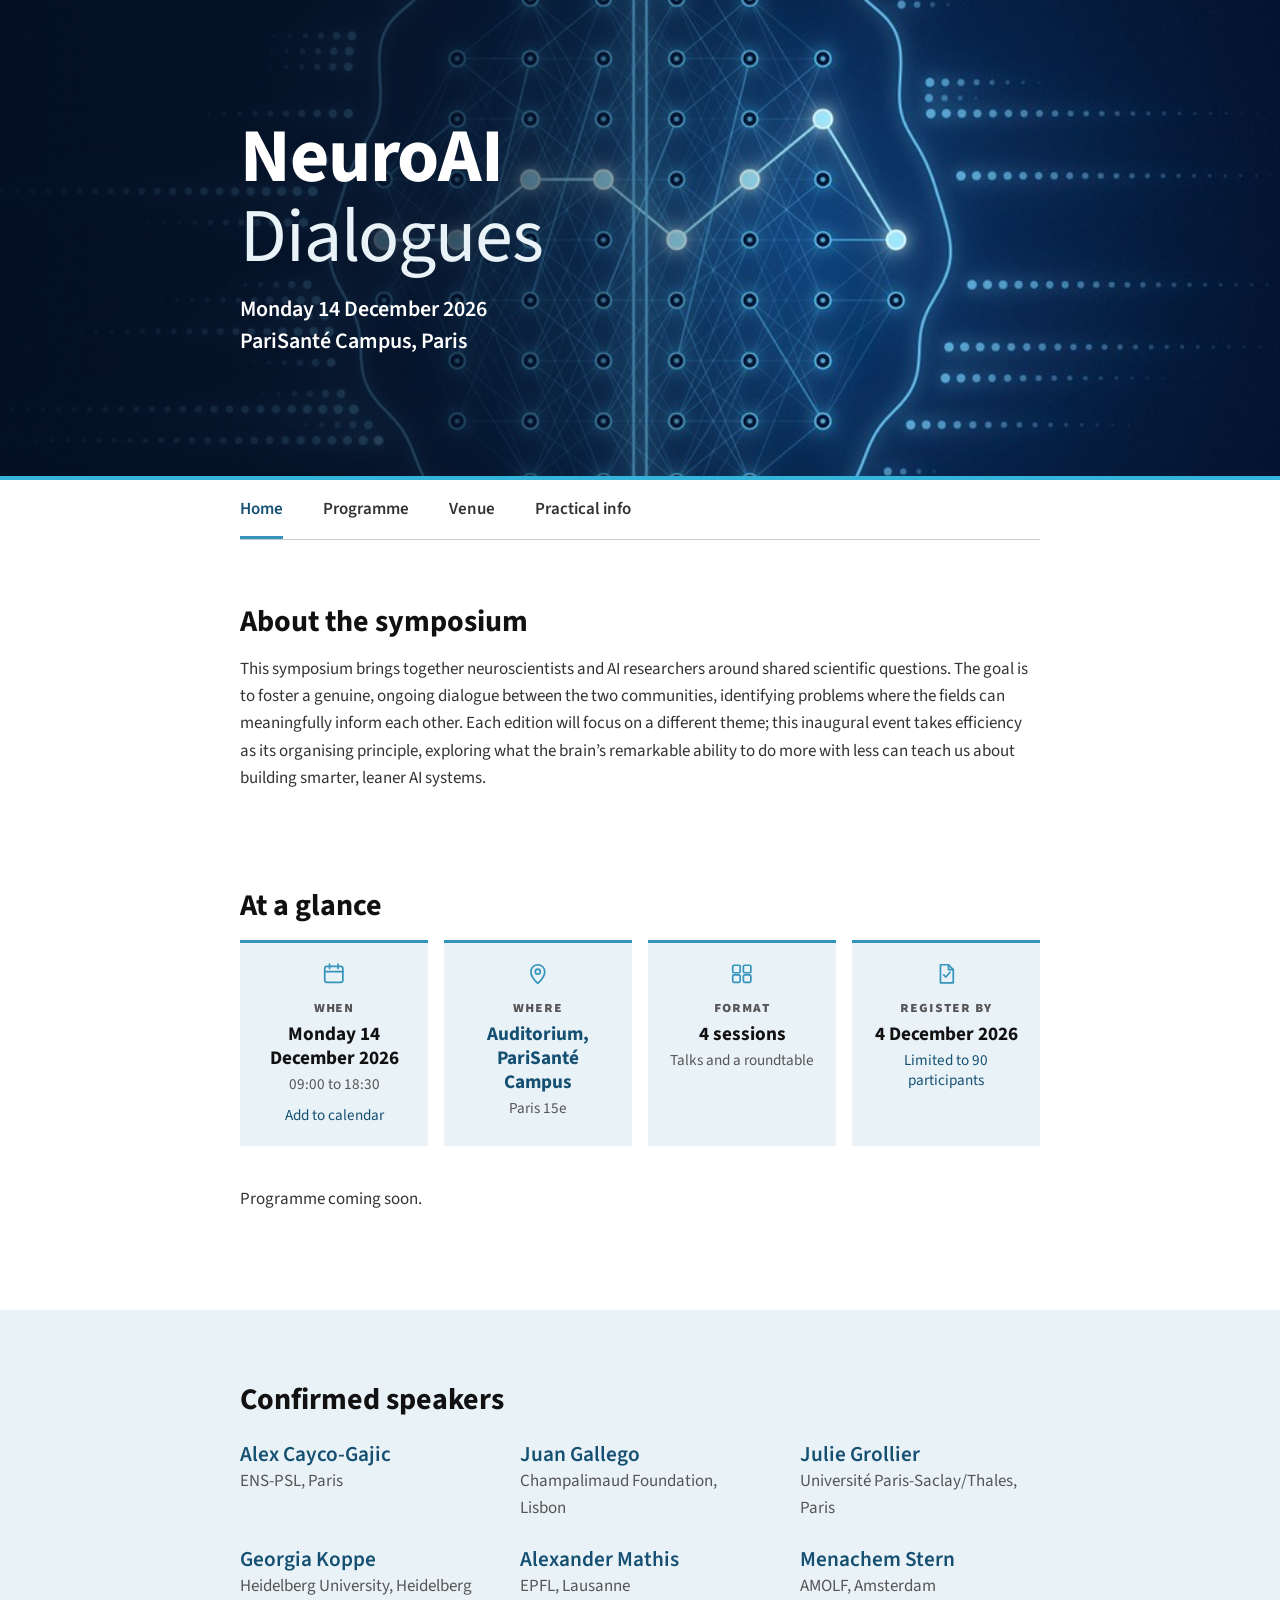
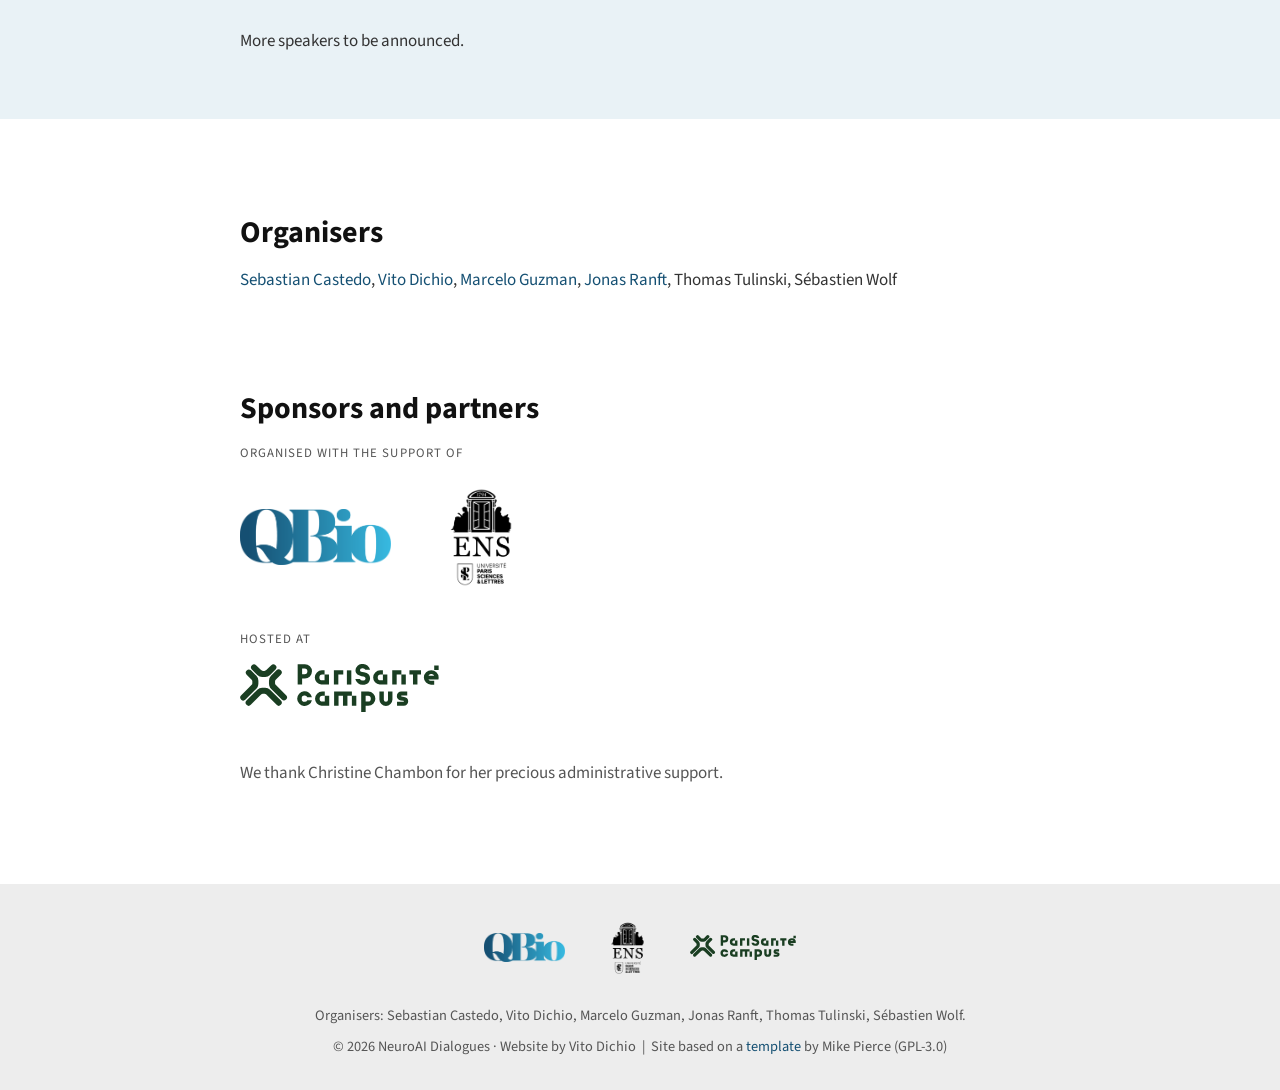
==== index.html @ 0bf58b61 "Initial version" ====
<!DOCTYPE html>
<html lang="en-GB">

<head>
    <base href=".">
    <meta charset="utf-8">
    <meta name="viewport" content="width=device-width, initial-scale=1">
    <link rel="icon" href="assets/brand/favicon.ico" sizes="any">
    <link rel="icon" href="assets/brand/favicon.svg" type="image/svg+xml">
    <link rel="icon" href="assets/brand/favicon-32.png" type="image/png" sizes="32x32">
    <link rel="icon" href="assets/brand/favicon-16.png" type="image/png" sizes="16x16">
    <link rel="apple-touch-icon" href="assets/brand/apple-touch-icon.png">
    <link rel="stylesheet" type="text/css" media="all" href="assets/main.css"/>
    <meta name="description" content="NeuroAI Dialogues: one-day symposium in Paris bringing together neuroscientists and AI researchers around energy, learning and representational efficiency.">
    <meta name="resource-type" content="document">
    <meta name="distribution" content="global">
    <meta name="KeyWords" content="neuroscience, artificial intelligence, efficiency, symposium">
    <title>NeuroAI Dialogues</title>
    <meta property="og:type" content="website">
    <meta property="og:site_name" content="NeuroAI Dialogues">
    <meta property="og:locale" content="en_GB">
    <meta property="og:title" content="NeuroAI Dialogues">
    <meta property="og:description" content="NeuroAI Dialogues: one-day symposium in Paris bringing together neuroscientists and AI researchers around energy, learning and representational efficiency.">
    <meta property="og:url" content="https://dichio.github.io/NeuroAI-website/">
    <meta property="og:image" content="https://dichio.github.io/NeuroAI-website/assets/og-image.png">
    <meta property="og:image:width" content="1200">
    <meta property="og:image:height" content="630">
    <meta property="og:image:alt" content="NeuroAI Dialogues logo over an illustration of a brain drawn as a network">
    <meta name="twitter:card" content="summary_large_image">
    <meta name="twitter:title" content="NeuroAI Dialogues">
    <meta name="twitter:description" content="NeuroAI Dialogues: one-day symposium in Paris bringing together neuroscientists and AI researchers around energy, learning and representational efficiency.">
    <meta name="twitter:image" content="https://dichio.github.io/NeuroAI-website/assets/og-image.png">
    <meta name="twitter:image:alt" content="NeuroAI Dialogues logo over an illustration of a brain drawn as a network">
    <script type="application/ld+json">
{
      "@context": "https://schema.org",
      "@type": "Event",
      "name": "NeuroAI Dialogues",
      "description": "One-day symposium bringing together neuroscientists and AI researchers around energy, learning and representational efficiency.",
      "startDate": "2026-12-14T09:00:00+01:00",
      "endDate": "2026-12-14T18:30:00+01:00",
      "eventStatus": "https://schema.org/EventScheduled",
      "eventAttendanceMode": "https://schema.org/OfflineEventAttendanceMode",
      "url": "https://dichio.github.io/NeuroAI-website/",
      "image": [
        "https://dichio.github.io/NeuroAI-website/assets/og-image.png"
      ],
      "location": {
        "@type": "Place",
        "name": "PariSanté Campus, Auditorium",
        "address": {
          "@type": "PostalAddress",
          "streetAddress": "2-10 Rue d'Oradour-sur-Glane",
          "postalCode": "75015",
          "addressLocality": "Paris",
          "addressCountry": "FR"
        }
      },
      "organizer": {
        "@type": "Organization",
        "name": "NeuroAI Dialogues",
        "url": "https://dichio.github.io/NeuroAI-website/"
      },
      "sponsor": {
        "@type": "Organization",
        "name": "QBio, ENS-PSL",
        "url": "https://qbio.ens.psl.eu"
      },
      "performer": [
        {
          "@type": "Person",
          "name": "Alex Cayco-Gajic",
          "affiliation": {
            "@type": "Organization",
            "name": "ENS-PSL"
          }
        },
        {
          "@type": "Person",
          "name": "Juan Gallego",
          "affiliation": {
            "@type": "Organization",
            "name": "Champalimaud Foundation"
          }
        },
        {
          "@type": "Person",
          "name": "Julie Grollier",
          "affiliation": {
            "@type": "Organization",
            "name": "Université Paris-Saclay/Thales"
          }
        },
        {
          "@type": "Person",
          "name": "Georgia Koppe",
          "affiliation": {
            "@type": "Organization",
            "name": "Heidelberg University"
          }
        },
        {
          "@type": "Person",
          "name": "Alexander Mathis",
          "affiliation": {
            "@type": "Organization",
            "name": "EPFL"
          }
        },
        {
          "@type": "Person",
          "name": "Menachem Stern",
          "affiliation": {
            "@type": "Organization",
            "name": "AMOLF"
          }
        }
      ]
    }
    </script>
</head>

<body class="home">

    <a class="skip-link" href="#main">Skip to content</a>

    <div class="banner banner-photo">
        <picture>
            <source media="(max-width: 700px)" srcset="assets/brand/banner/banner-mobile-1000x643.jpg" width="1000" height="643">
            <source media="(max-width: 1400px)" srcset="assets/brand/banner/banner-1600x600.jpg" width="1600" height="600">
            <img src="assets/brand/banner/banner-2400x900.jpg" width="2400" height="900" alt="">
        </picture>
        <h1 class="top-left">
            <span class="title1">NeuroAI</span> <span class="title2">Dialogues</span>
        </h1>
        <div class="bottom-right">
            Monday 14 December 2026 <br> PariSant&eacute; Campus, Paris
        </div>
    </div>

    <table class="navigation" role="navigation" aria-label="Main">
        <tr>
            <td class="navigation">
                <a class="current" aria-current="page" title="Symposium Home Page" href=".">Home</a>
            </td>
            <td class="navigation">
                <a title="Symposium Programme" href="program">Programme</a>
            </td>
            <td class="navigation">
                <a title="Venue and Directions" href="venue">Venue</a>
            </td>
            <td class="navigation">
                <a title="Practical Information" href="practical">Practical info</a>
            </td>
        </tr>
    </table>

    <main id="main" tabindex="-1">

    <h2>About the symposium</h2>
    <p>
        This symposium brings together neuroscientists and AI researchers around shared scientific
        questions. The goal is to foster a genuine, ongoing dialogue between the two communities,
        identifying problems where the fields can meaningfully inform each other. Each edition will
        focus on a different theme; this inaugural event takes efficiency as its organising
        principle, exploring what the brain&rsquo;s remarkable ability to do more with less can
        teach us about building smarter, leaner AI systems.
    </p>

    <h2>At a glance</h2>
    <ul class="glance">
        <li class="tile">
            <svg class="tile-icon" viewBox="0 0 24 24" aria-hidden="true" focusable="false"><rect x="3.5" y="5" width="17" height="15" rx="2"/><path d="M3.5 10h17M8 3v4M16 3v4"/></svg>
            <span class="tile-label">When</span>
            <span class="tile-value">Monday 14 December 2026</span>
            <span class="tile-detail">09:00 to 18:30</span>
            <a class="tile-link" href="assets/neuroai-dialogues.ics" download>Add to calendar</a>
        </li>
        <li class="tile">
            <svg class="tile-icon" viewBox="0 0 24 24" aria-hidden="true" focusable="false"><path d="M12 21s-6.5-6.1-6.5-11a6.5 6.5 0 0 1 13 0c0 4.9-6.5 11-6.5 11z"/><circle cx="12" cy="10" r="2.3"/></svg>
            <span class="tile-label">Where</span>
            <a class="tile-value tile-stretch" href="venue">Auditorium, PariSant&eacute; Campus</a>
            <span class="tile-detail">Paris 15e</span>
        </li>
        <li class="tile">
            <svg class="tile-icon" viewBox="0 0 24 24" aria-hidden="true" focusable="false"><rect x="3.5" y="4" width="7" height="7" rx="1.2"/><rect x="13.5" y="4" width="7" height="7" rx="1.2"/><rect x="3.5" y="13" width="7" height="7" rx="1.2"/><rect x="13.5" y="13" width="7" height="7" rx="1.2"/></svg>
            <span class="tile-label">Format</span>
            <span class="tile-value">4 sessions</span>
            <span class="tile-detail">Talks and a roundtable</span>
        </li>
        <li class="tile">
            <svg class="tile-icon" viewBox="0 0 24 24" aria-hidden="true" focusable="false"><path d="M7 3.5h7.5L19 8v12.5H7z"/><path d="M14.5 3.5V8H19M10 13l2 2 4-4.5"/></svg>
            <span class="tile-label">Register by</span>
            <span class="tile-value">4 December 2026</span>
            <a class="tile-detail tile-stretch" href="practical/#registration">Limited to 90 participants</a>
        </li>
    </ul>

    <p>Programme coming soon.</p>

    <section class="band" aria-labelledby="speakers-title">
        <h2 id="speakers-title">Confirmed speakers</h2>
        <ul class="speaker-grid">
            <li><span class="speaker-name">Alex Cayco-Gajic</span> <span class="speaker-aff">ENS-PSL, Paris</span></li>
            <li><span class="speaker-name">Juan Gallego</span> <span class="speaker-aff">Champalimaud Foundation, Lisbon</span></li>
            <li><span class="speaker-name">Julie Grollier</span> <span class="speaker-aff">Universit&eacute; Paris-Saclay/Thales, Paris</span></li>
            <li><span class="speaker-name">Georgia Koppe</span> <span class="speaker-aff">Heidelberg University, Heidelberg</span></li>
            <li><span class="speaker-name">Alexander Mathis</span> <span class="speaker-aff">EPFL, Lausanne</span></li>
            <li><span class="speaker-name">Menachem Stern</span> <span class="speaker-aff">AMOLF, Amsterdam</span></li>
        </ul>
        <p>
            More speakers to be announced.
        </p>
    </section>

    <h2>Organisers</h2>
    <p class="organisers">
        <span><a href="https://scastedo.github.io">Sebastian Castedo</a></span>, <span><a href="https://www.vitodichio.eu">Vito Dichio</a></span>, <span><a href="https://qbio.ens.psl.eu/annuaire/marcelo-guzman">Marcelo Guzman</a></span>, <span><a href="https://qbio.ens.psl.eu/en/people/jonas-ranft">Jonas Ranft</a></span>, <span>Thomas Tulinski</span>, <span>S&eacute;bastien Wolf</span>
    </p>

    <h2>Sponsors and partners</h2>
    <div class="sponsor-group">
        <p class="sponsors-label">Organised with the support of</p>
        <div class="sponsors">
            <a class="sponsor" href="https://qbio.ens.psl.eu" style="--logo-h:3.5rem"><img src="assets/sponsors/logo-qbio.png" alt="QBio, ENS-PSL logo"></a>
            <a class="sponsor" href="https://www.ens.psl.eu" style="--logo-h:7.5rem"><img src="assets/sponsors/logo-ens.png" alt="ENS-PSL logo"></a>
        </div>
    </div>
    <div class="sponsor-group">
        <p class="sponsors-label">Hosted at</p>
        <div class="sponsors">
            <a class="sponsor" href="https://parisantecampus.fr" style="--logo-h:3rem"><img src="assets/sponsors/logo-parisantecampus.svg" alt="PariSant&eacute; Campus logo"></a>
        </div>
    </div>

    <p class="thanks">We thank Christine Chambon for her precious administrative support.</p>
    </main>

    <footer>
        <div class="sponsors" role="group" aria-label="Sponsors and partners">
            <a class="sponsor" href="https://qbio.ens.psl.eu" style="--logo-h:3.5rem"><img src="assets/sponsors/logo-qbio.png" alt="QBio, ENS-PSL logo"></a>
            <a class="sponsor" href="https://www.ens.psl.eu" style="--logo-h:7.5rem"><img src="assets/sponsors/logo-ens.png" alt="ENS-PSL logo"></a>
            <a class="sponsor" href="https://parisantecampus.fr" style="--logo-h:3rem"><img src="assets/sponsors/logo-parisantecampus.svg" alt="PariSant&eacute; Campus logo"></a>
        </div>
        <p class="footer-organisers">Organisers: Sebastian Castedo, Vito Dichio, Marcelo Guzman, Jonas Ranft, Thomas Tulinski, S&eacute;bastien Wolf.</p>
        &copy; 2026 NeuroAI Dialogues &middot; Website by Vito Dichio
        &nbsp;|&nbsp; Site based on a <a href="https://github.com/mikepierce/conference-website-template">template</a> by Mike Pierce (GPL-3.0)
    </footer>

</body>
</html>
---- assets/main.css ----
/* main.css — NeuroAI Dialogues
 *
 * Palette and type follow QBio, ENS-PSL (https://qbio.ens.psl.eu):
 *   - #3494BC, #111, #333, #555, #CCCCCC, #E9F2F6, #EDEDED, #FFF and the
 *     'Source Sans Pro' family come from the site's stylesheets;
 *   - #155073, #2684A9 and #35B4DB are sampled from the QBio logo gradient.
 * Brand pack (option B, assets/brand/): #0b1c33 is the logo background and
 * the header colour; #040F22 is the banner's dark empty area.
 * Use only the variables below. Contrast notes (WCAG):
 *   --qb-brand and --qb-light are decorative only (rules, borders, accents);
 *   they are too light for body text on white. Links use --qb-deep (8.6:1).
 */

@import url('https://fonts.googleapis.com/css2?family=Source+Sans+3:ital,wght@0,400;0,600;0,700;1,400&display=swap');

:root{
    --qb-deep:   #155073;   /* logo, dark end: links, headings accents */
    --qb-mid:    #2684A9;   /* logo, middle: session block blend */
    --qb-brand:  #3494BC;   /* QBio link/accent colour: rules and borders */
    --qb-light:  #35B4DB;   /* logo, light end: hero accent line */
    --ink:       #111;      /* headings, speaker names */
    --text:      #333;      /* body text */
    --muted:     #555;      /* secondary text */
    --bg:        #FFF;      /* page background */
    --bg-tint:   #E9F2F6;   /* session blocks, plenary rows */
    --bg-footer: #EDEDED;   /* footer */
    --rule:      #CCCCCC;   /* hairlines */
    --brand-navy:  #0b1c33; /* brand pack: logo background, page header */
    --brand-night: #040F22; /* brand pack: banner's dark left area, overlays */

    --font: 'Source Sans 3', 'Source Sans Pro', sans-serif;
    --page: 50rem;
    --gutter: clamp(1rem, 4vw, 2rem);
    --column: min(var(--page), 100% - 2 * var(--gutter));
}

/* ---- Base ------------------------------------------------------------- */

*, *::before, *::after{box-sizing:border-box;}

html{-webkit-text-size-adjust:100%; text-size-adjust:100%;}

body{
    margin:0;
    background:var(--bg);
    color:var(--text);
    font-family:var(--font);
    font-size:1.0625rem;
    line-height:1.6;
}

/* Navigation and page content sit in one centred column. */
table.navigation, main > *{
    width:var(--column);
    margin-inline:auto;
}

h2{
    margin-top:3.5rem;
    margin-bottom:1rem;
    color:var(--ink);
    font-size:clamp(1.5rem, 1.2rem + 1.2vw, 1.875rem);
    font-weight:700;
    line-height:1.2;
}
h2::before{
    content:"";
    display:block;
    width:2.5rem;
    height:3px;
    margin-bottom:0.75rem;
    background:var(--qb-brand);
}

p, ul{margin-top:0; margin-bottom:1.25rem;}
ul{padding-left:0; list-style:none;}
ul li{margin-bottom:0.5rem;}
strong, b{font-weight:600; color:var(--ink);}
em, i{font-style:italic;}

a{
    color:var(--qb-deep);
    text-decoration:underline;
    text-decoration-color:var(--qb-brand);
    text-decoration-thickness:1px;
    text-underline-offset:0.2em;
}
a:hover{text-decoration-thickness:2px;}
/* Visible focus for keyboard users: deep blue ring with a white halo, so it
   shows on white, tinted and hero backgrounds alike. */
:focus-visible{
    outline:3px solid var(--qb-deep);
    outline-offset:2px;
    box-shadow:0 0 0 5px var(--bg);
}
main:focus{outline:none;}

.skip-link{
    position:absolute;
    left:var(--gutter);
    top:-4rem;
    z-index:10;
    padding:0.6rem 1rem;
    background:var(--bg);
    color:var(--qb-deep);
    font-weight:600;
    border:2px solid var(--qb-deep);
    border-radius:4px;
}
.skip-link:focus{top:0.75rem;}


/* ---- Header / banner --------------------------------------------------- */
/* Banner text is live HTML, never baked into the image. */

.banner{
    position:relative;
    overflow:hidden;
    padding:clamp(1.75rem, 4vw, 2.75rem) 0;
    background:var(--brand-navy);
    border-bottom:4px solid var(--qb-light);
    color:var(--bg);
}
.top-left, .bottom-right{
    position:relative;
    z-index:1;
    width:var(--column);
    margin-inline:auto;
}
.top-left{
    margin-top:0;
    margin-bottom:0;
    font-size:clamp(2.5rem, 1.5rem + 5vw, 4.75rem);
    font-weight:700;
    line-height:1.05;
    letter-spacing:-0.015em;
}
.title1{color:var(--bg);}
.title2{color:var(--bg-tint); font-weight:400;}
.bottom-right{
    margin-top:1rem;
    font-size:clamp(1.05rem, 0.95rem + 0.6vw, 1.375rem);
    font-weight:600;
    line-height:1.45;
}

/* Inner pages: the one-line reversed logo is the h1. Its SVG has a #0b1c33
   background, identical to the header, so no box shows. */
.top-left a{display:inline-block; line-height:0;}
.banner-logo{
    --h:clamp(2.75rem, 2rem + 3vw, 4.5rem);
    display:block;
    height:var(--h);
    width:auto;
    margin-left:calc(var(--h) * -14 / 66);   /* the SVG draws its lettering 14 of 66 units in */
}

/* Home page: photo banner (<picture>), brain on the right, text on the left. */
.banner-photo{
    display:flex;
    flex-direction:column;
    justify-content:center;
    min-height:clamp(20rem, 37.5vw, 34rem);   /* 37.5vw = the 2400x900 image ratio */
    padding:3rem 0;
    background:var(--brand-night);
}
.banner-photo picture, .banner-photo picture img{
    position:absolute;
    inset:0;
    width:100%;
    height:100%;
}
.banner-photo picture img{object-fit:cover; object-position:right center;}
/* Keeps the text area dark (WCAG AA) even where the image's dots reach it. */
.banner-photo::after{
    content:"";
    position:absolute;
    inset:0;
    background:linear-gradient(90deg,
        color-mix(in srgb, var(--brand-night) 85%, transparent) 0%,
        color-mix(in srgb, var(--brand-night) 70%, transparent) 35%,
        transparent 65%);
}
.banner-photo .title2{display:block;}

/* ---- Navigation ------------------------------------------------------- */

table.navigation{border-collapse:collapse; border-bottom:1px solid var(--rule);}
table.navigation tbody, table.navigation tr{display:flex; flex-wrap:wrap; column-gap:clamp(1.25rem, 5vw, 2.5rem);}
td.navigation{display:block; padding:0;}
td.navigation a{
    display:block;
    padding:1rem 0 0.8rem;
    border-bottom:3px solid transparent;
    color:var(--text);
    font-weight:600;
    text-decoration:none;
}
td.navigation a:hover{color:var(--qb-deep); border-bottom-color:var(--rule);}
td.navigation a.current{color:var(--qb-deep); border-bottom-color:var(--qb-brand);}

/* ---- At a glance: tiles and the shape of the day (home) --------------- */

ul.glance{
    display:grid;
    grid-template-columns:repeat(4, minmax(0, 1fr));
    gap:1rem;
    margin-top:0;
    margin-bottom:2.5rem;
}
.tile{
    position:relative;
    display:flex;
    flex-direction:column;
    align-items:center;
    text-align:center;
    gap:0.2rem;
    margin:0;
    padding:1.1rem 1.1rem 1.2rem;
    background:var(--bg-tint);
    border-top:3px solid var(--qb-brand);
}
.tile-icon{
    width:1.6rem;
    height:1.6rem;
    margin-bottom:0.35rem;
    fill:none;
    stroke:var(--qb-brand);
    stroke-width:1.6;
    stroke-linecap:round;
    stroke-linejoin:round;
}
.tile-label{color:var(--muted); font-size:0.95rem; font-weight:700; font-variant-caps:all-small-caps; letter-spacing:0.06em;}
.tile-value{color:var(--ink); font-size:1.2rem; font-weight:700; line-height:1.25;}
a.tile-value{color:var(--qb-deep);}
.tile-detail{color:var(--muted); font-size:0.95rem; font-weight:400; line-height:1.35;}
a.tile-detail{color:var(--qb-deep);}
.tile-link{margin-top:0.35rem; font-size:0.95rem;}
/* The whole tile is clickable for single-link tiles. */
.tile-stretch::after{content:""; position:absolute; inset:0;}
.tile:has(.tile-stretch:hover){outline:2px solid var(--qb-brand); outline-offset:-2px;}

/* Shape of the day: column widths are minutes (15, 105, 20, 105, 75, 105, 20, 125).
   The <ol> has no horizontal padding, so its edges are the content column's.
   09:00 / 18:30 sit above the ends; break labels sit under the middle of their gap. */
ol.day{
    --bar:3rem;          /* 48px: the smallest height that fits two lines */
    --above:1.4rem;      /* row for the 09:00 / 18:30 labels */
    position:relative;
    display:grid;
    grid-template-columns:15fr 105fr 20fr 105fr 75fr 105fr 20fr 125fr;
    gap:2px;
    margin-top:0;
    margin-bottom:0;
    padding:var(--above) 0 2.6rem;
    list-style:none;
    container-type:inline-size;
}
ol.day > li{position:relative; min-width:0; min-height:var(--bar); margin:0; padding:0;}
.day-break{background:var(--bg-footer);}      /* the one neutral tone for all gaps */

/* Session blocks: two lines, left-aligned, same inner padding in every block. */
ol.day > li > a{
    display:flex;
    flex-direction:column;
    justify-content:center;
    height:100%;
    padding:0.4rem 0.9rem;
    color:inherit;
    line-height:1.15;
    text-decoration:none;
}
ol.day > li > a:hover .day-name{text-decoration:underline;}
.day-meta{font-size:0.8rem; white-space:nowrap;}
.day-meta .day-time{font-variant-numeric:tabular-nums;}
.day-name{font-size:1rem; font-weight:700; white-space:nowrap;}
/* Session blocks: white text on blends of the logo blues, dark to light.
   White contrast (WCAG AA needs 4.5:1): 8.65, 6.80, 5.57, 4.76. */
.day-s1{background:var(--qb-deep); color:var(--bg);}
.day-s2{background:color-mix(in srgb, var(--qb-deep) 68%, var(--qb-mid)); color:var(--bg);}
.day-s3{background:color-mix(in srgb, var(--qb-deep) 55%, var(--qb-brand)); color:var(--bg);}
.day-s4{background:color-mix(in srgb, var(--qb-deep) 57%, var(--qb-light)); color:var(--bg);}
.short{display:none;}

/* Start and end of the day, above the strip, flush with its ends. */
.day-edge{position:absolute; bottom:100%; margin-bottom:0.15rem; color:var(--muted); font-size:0.8rem; line-height:1.2; font-variant-numeric:tabular-nums;}
.day-open .day-edge{left:0;}
.day-end{position:absolute !important; top:var(--above); right:0; min-height:0 !important; height:0;}
.day-end .day-edge{right:0;}

/* Break labels: centred on the gap's midpoint, word above time. */
.day-label{
    position:absolute;
    top:calc(100% + 0.35rem);
    left:50%;
    transform:translateX(-50%);
    white-space:nowrap;
    text-align:center;
    color:var(--muted);
    font-size:0.8rem;
    line-height:1.3;
}
.day-label .day-name, .day-label .day-time{display:block; font-size:inherit; font-weight:400;}

/* Narrower strip: abbreviate only the long session name. */
@container (max-width: 44rem){
    .day-s3 .long{position:absolute; width:1px; height:1px; overflow:hidden; clip:rect(0 0 0 0); white-space:nowrap;}
    .day-s3 .short{display:inline;}
}
/* Narrow strip (phones): blocks grow, text stacks, nothing is clipped. */
@container (max-width: 36rem){
    ol.day > li > a{justify-content:flex-start; padding:0.4rem 0.35rem;}
    .day-sep{display:none;}
    .day-meta{font-size:0.7rem; white-space:normal;}
    .day-meta .day-time{display:block;}
    .day-name{margin-top:0.15rem; font-size:0.75rem; white-space:normal; hyphens:manual;}
    .day-label{font-size:0.75rem;}
}
/* Very narrow: keep only the time under the breaks so labels cannot collide. */
@container (max-width: 17rem){
    .day-label .day-name{position:absolute; width:1px; height:1px; overflow:hidden; clip:rect(0 0 0 0); white-space:nowrap;}
}

.visually-hidden{
    position:absolute !important;
    width:1px;
    height:1px;
    overflow:hidden;
    clip:rect(0 0 0 0);
    white-space:nowrap;
}

/* ---- Home page --------------------------------------------------------- */
/* Outside the tiles: bold only for section headings and speaker names;
   links are not underlined until hover or focus (the focus ring stays). */

.home main > h2{margin-top:6rem;}
.home main > h2:first-child{margin-top:4rem;}
.home h2::before{display:none;}
.home a{text-decoration:none;}
.home a:hover, .home a:focus-visible{text-decoration:underline;}
.home .sponsors-label{font-weight:400;}
.home p.thanks{margin-top:3rem; color:var(--muted);}
.home footer{margin-top:6rem;}

/* The one tinted band (Confirmed speakers), full width. */
.home main > .band{width:100%; margin-top:6rem; padding:4.5rem 0 4rem; background:var(--bg-tint);}
.band > *{width:var(--column); margin-inline:auto;}
.band > h2{margin-top:0;}
.band > p:last-child{margin-bottom:0;}

/* ---- Programme -------------------------------------------------------- */

table{border-collapse:collapse;}
td{padding:0; text-align:left; vertical-align:top;}

/* One table per programme item: time column + content column. */
td.date{
    width:4.5rem;
    padding:1.1rem 1rem 0 0;
    color:var(--qb-deep);
    font-weight:600;
    font-variant-numeric:tabular-nums;
    white-space:nowrap;
}
table:has(td.date){border-top:1px solid var(--rule);}
td.title, td.title-special{padding-top:1rem; font-size:1.2rem; font-weight:600; line-height:1.35;}
td.title{color:var(--ink);}
td.title-special{color:var(--qb-deep);}
td.speaker{padding-top:0.2rem; color:var(--ink); font-weight:600;}
td.abstract{padding:0.15rem 0 1rem; color:var(--muted);}

/* Session blocks */
table[id^="session"]{
    margin-top:2.5rem;
    margin-bottom:0.5rem;
    background:var(--bg-tint);
    border-left:4px solid var(--qb-brand);
}
table[id^="session"] td{padding-inline:clamp(1rem, 3vw, 1.5rem);}
table[id^="session"] td.abstract{color:var(--text);}
table[id^="session"] tr:last-child td{padding-bottom:1.25rem;}
td.room{
    padding-top:1.25rem;
    padding-bottom:0.5rem;
    color:var(--qb-deep);
    font-size:clamp(1.3rem, 1.15rem + 0.6vw, 1.55rem);
    font-weight:700;
    line-height:1.25;
}
.speakers-label{
    display:block;
    margin-top:0.5rem;
    color:var(--muted);
    font-size:0.8rem;
    font-weight:600;
    letter-spacing:0.08em;
    text-transform:uppercase;
}
ul.speakers{margin:0.5rem 0 0;}
ul.speakers li{margin-bottom:0.85rem;}
ul.speakers li.tba{color:var(--muted); font-style:italic;}

/* Speaker entries (home grid and Programme session lists): name on its own
   line in the brand colour, affiliation below in muted text. */
/* Names never wrap (keeps hyphenated surnames such as Cayco-Gajic whole). */
.speaker-name{display:block; color:var(--qb-deep); font-size:1.25em; font-weight:700; line-height:1.25; white-space:nowrap;}
.speaker-aff{display:block; color:var(--muted); font-weight:400;}
.speaker-topic{display:block; color:var(--muted); font-size:0.9em; font-style:italic;}
ul.speaker-grid{
    display:grid;
    grid-template-columns:repeat(3, minmax(0, 1fr));
    gap:1.5rem 2.5rem;
    margin-top:1.5rem;
    margin-bottom:1.75rem;
}
ul.speaker-grid li{margin:0;}
.home .speaker-name{font-weight:600;}

/* Plenary rows */
table.plenary{background:var(--bg-tint);}
table.plenary td.date{padding-left:1rem;}
table.plenary td:not(.date){padding-right:1rem;}

/* ---- Venue ------------------------------------------------------------ */

iframe.directions{
    display:block;
    height:clamp(16rem, 50vw, 24rem);
    margin-top:1.5rem;
    margin-bottom:0.75rem;
    border:1px solid var(--rule);
}

/* ---- Sponsors --------------------------------------------------------- */
/* Each sponsor is one <a class="sponsor" style="--logo-h:…"> line. Logos sit
   directly on the page background; --logo-h sets the height on the home page
   and the width follows the logo's own proportions (never stretched). */

.sponsor-group{margin-bottom:2rem;}
.sponsors-label{
    margin-bottom:0.9rem;
    color:var(--muted);
    font-size:0.8rem;
    font-weight:600;
    letter-spacing:0.08em;
    text-transform:uppercase;
}
div.sponsors{display:flex; flex-wrap:wrap; align-items:center; gap:1.5rem 3rem;}
a.sponsor{display:block; line-height:0; text-decoration:none;}
a.sponsor img{
    display:block;
    height:var(--logo-h, 3rem);
    width:auto;
    max-width:100%;
    object-fit:contain;
}

/* ---- Venue: address with logo, photo beside "Getting there" ----------- */

.venue-address{display:flex; flex-wrap:wrap; align-items:center; gap:1rem 2rem;}
.venue-address p{flex:1 1 22rem; margin-bottom:0;}
.venue-logo{display:block; flex:0 0 auto; line-height:0;}
.venue-logo img{display:block; height:2.5rem; width:auto;}

.venue-split{display:grid; grid-template-columns:minmax(0, 1fr) minmax(0, 18rem); gap:2.5rem; align-items:start;}
.venue-photo{margin:3.5rem 0 0; max-width:423px;}   /* native width of the image */
.venue-photo img{display:block; width:100%; height:auto;}
.venue-photo figcaption{margin-top:0.5rem; color:var(--muted); font-size:0.9rem;}

/* ---- Practical info: contacts ---------------------------------------- */
/* The "Email us" link is underlined on hover/focus only; the focus ring stays.
   Home organisers: one comma-separated line, never broken mid-name. */

p.organisers span{white-space:nowrap;}
a.contact-link{text-decoration:none;}
a.contact-link:hover, a.contact-link:focus-visible{text-decoration:underline;}

/* ---- Footer ----------------------------------------------------------- */

footer{
    margin-top:5rem;
    padding:2rem var(--gutter);
    background:var(--bg-footer);
    color:var(--muted);
    font-size:0.9rem;
    text-align:center;
}

footer div.sponsors{justify-content:center; gap:1rem 2.5rem; margin:0 auto 1.5rem;}
footer a.sponsor img{height:calc(var(--logo-h, 3rem) * 0.5333);}
footer p.footer-organisers{margin:0 auto 0.5rem;}

/* ---- Small screens ---------------------------------------------------- */

@media (max-width: 40rem){
    td.date{width:3.75rem; padding-right:0.75rem;}
    td.title, td.title-special{font-size:1.1rem;}
    .venue-split{grid-template-columns:1fr; gap:0;}
    .venue-photo{margin-top:1.5rem;}
    div.sponsors{gap:1.25rem 2rem;}
}

@media (max-width: 60rem){
    ul.glance{grid-template-columns:repeat(2, minmax(0, 1fr));}
    ul.speaker-grid{grid-template-columns:repeat(2, minmax(0, 1fr));}
}

@media (max-width: 43.75rem){
    .banner-photo{min-height:20rem; padding:2.5rem 0;}
    .banner-photo::after{background:color-mix(in srgb, var(--brand-night) 72%, transparent);}

    ul.glance{grid-template-columns:1fr; gap:0.75rem;}
    ul.speaker-grid{grid-template-columns:1fr; gap:1.25rem;}
    .tile{padding:1rem;}

    .home main > h2, .home main > .band{margin-top:4rem;}
    .home main > .band{padding:3rem 0;}

}

/* ---- Reduced motion --------------------------------------------------- */

@media (prefers-reduced-motion: reduce){
    *, *::before, *::after{
        transition:none !important;
        animation:none !important;
        scroll-behavior:auto !important;
    }
}

/* ---- Print (A4) ------------------------------------------------------- */

@media print{
    @page{size:A4; margin:15mm 15mm 18mm;}

    body{font-size:10.5pt; line-height:1.4; color:var(--ink);}
    .skip-link, table.navigation, .day,
    iframe.directions, div.sponsors, .sponsor-group, .venue-photo, .venue-logo{display:none;}

    /* Plain header instead of the coloured hero */
    .banner{min-height:0; padding:0 0 4mm; background:none; color:var(--ink); border-bottom:1pt solid var(--rule);}
    .banner-photo picture, .banner-photo::after{display:none;}
    .top-left{font-size:22pt;}
    .title1, .title2{color:var(--ink);}
    .bottom-right{margin-top:1mm; font-size:11pt;}
    .top-left, .bottom-right, main > *{width:auto; margin-inline:0;}
    main > table{width:100%;}

    h2{margin-top:7mm; font-size:14pt; break-after:avoid;}
    h2::before{display:none;}
    a{color:var(--ink); text-decoration:none;}

    /* Programme: keep each item and each session header on one page */
    table{break-inside:avoid;}
    table[id^="session"]{margin-top:6mm; background:none; border-left:2pt solid var(--qb-deep);}
    table.plenary, .tile, .band{background:none;}
    td.date{padding-top:2.5mm;}
    td.title, td.title-special{padding-top:2mm; font-size:11.5pt;}
    td.room{font-size:13pt; padding-top:2mm;}
    td.abstract{padding-bottom:2mm;}

    footer{margin-top:8mm; padding:3mm 0 0; background:none; border-top:1pt solid var(--rule); font-size:8.5pt;}
}
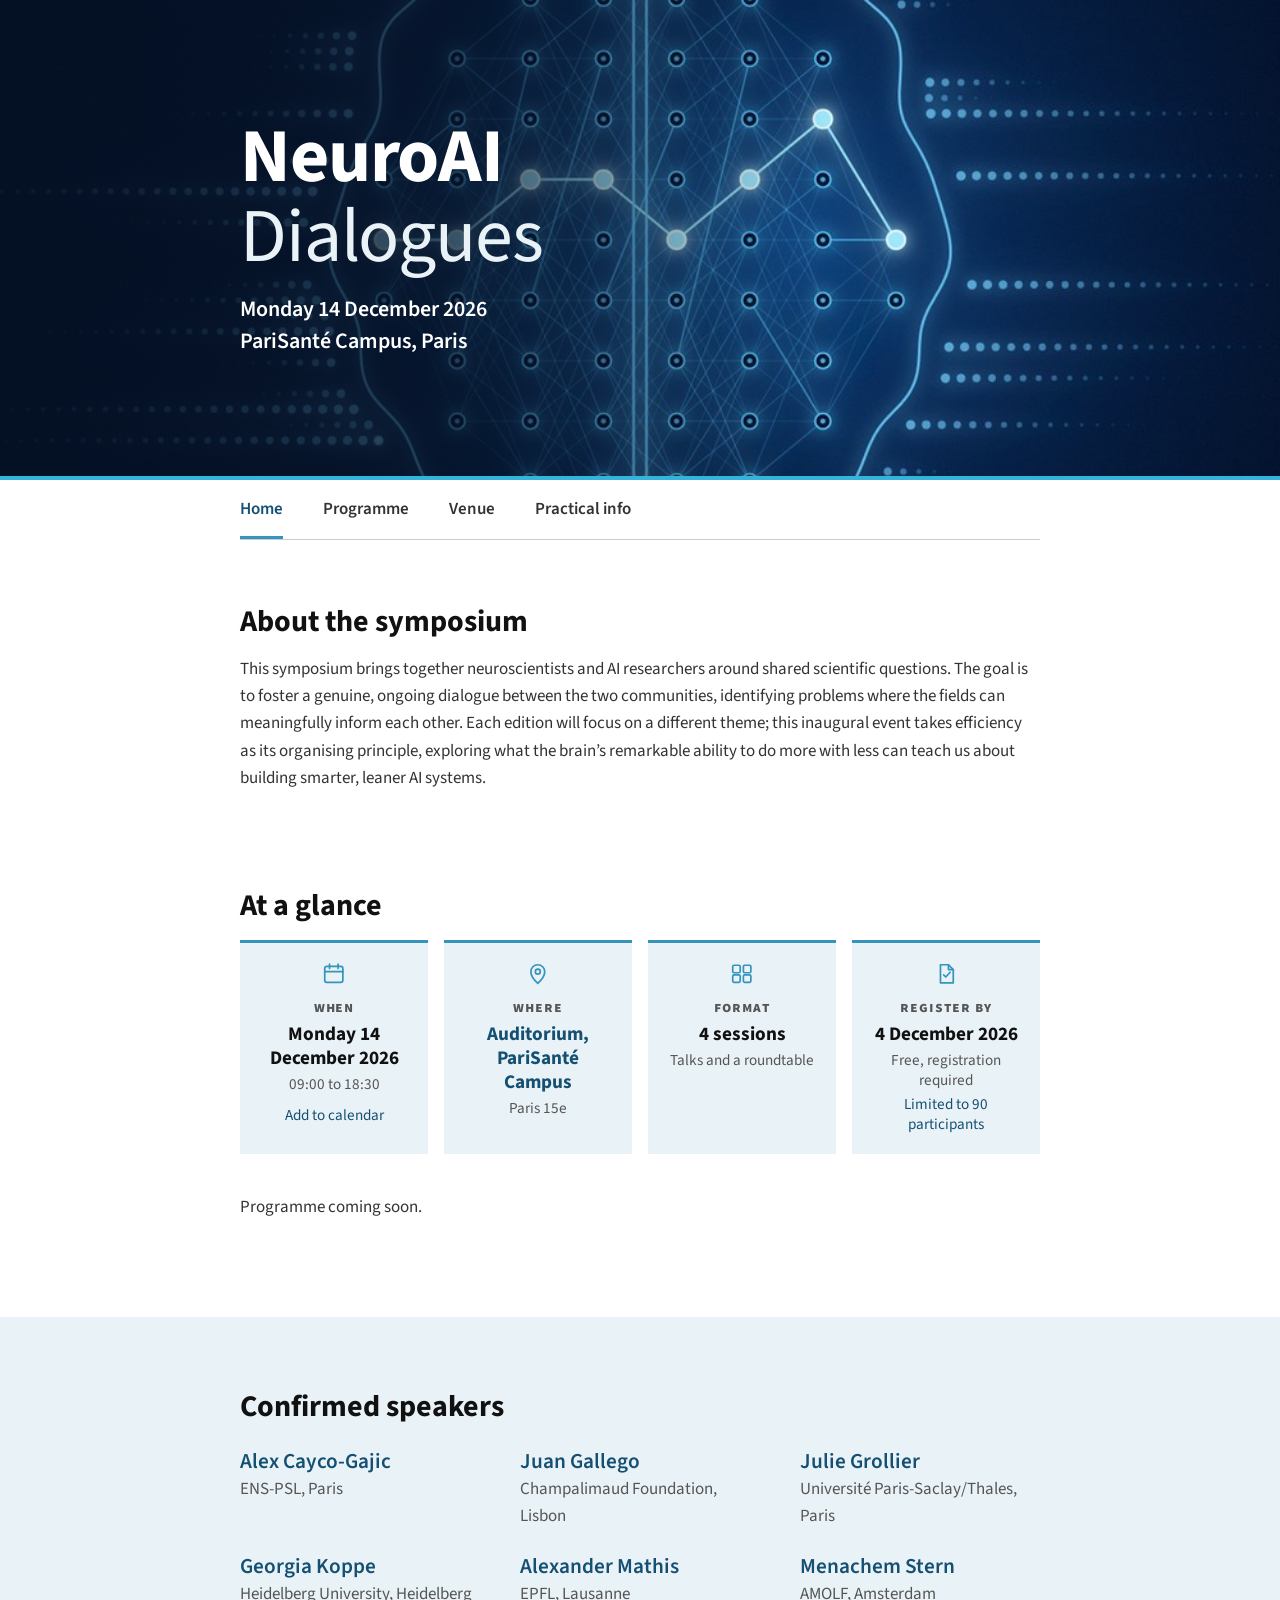
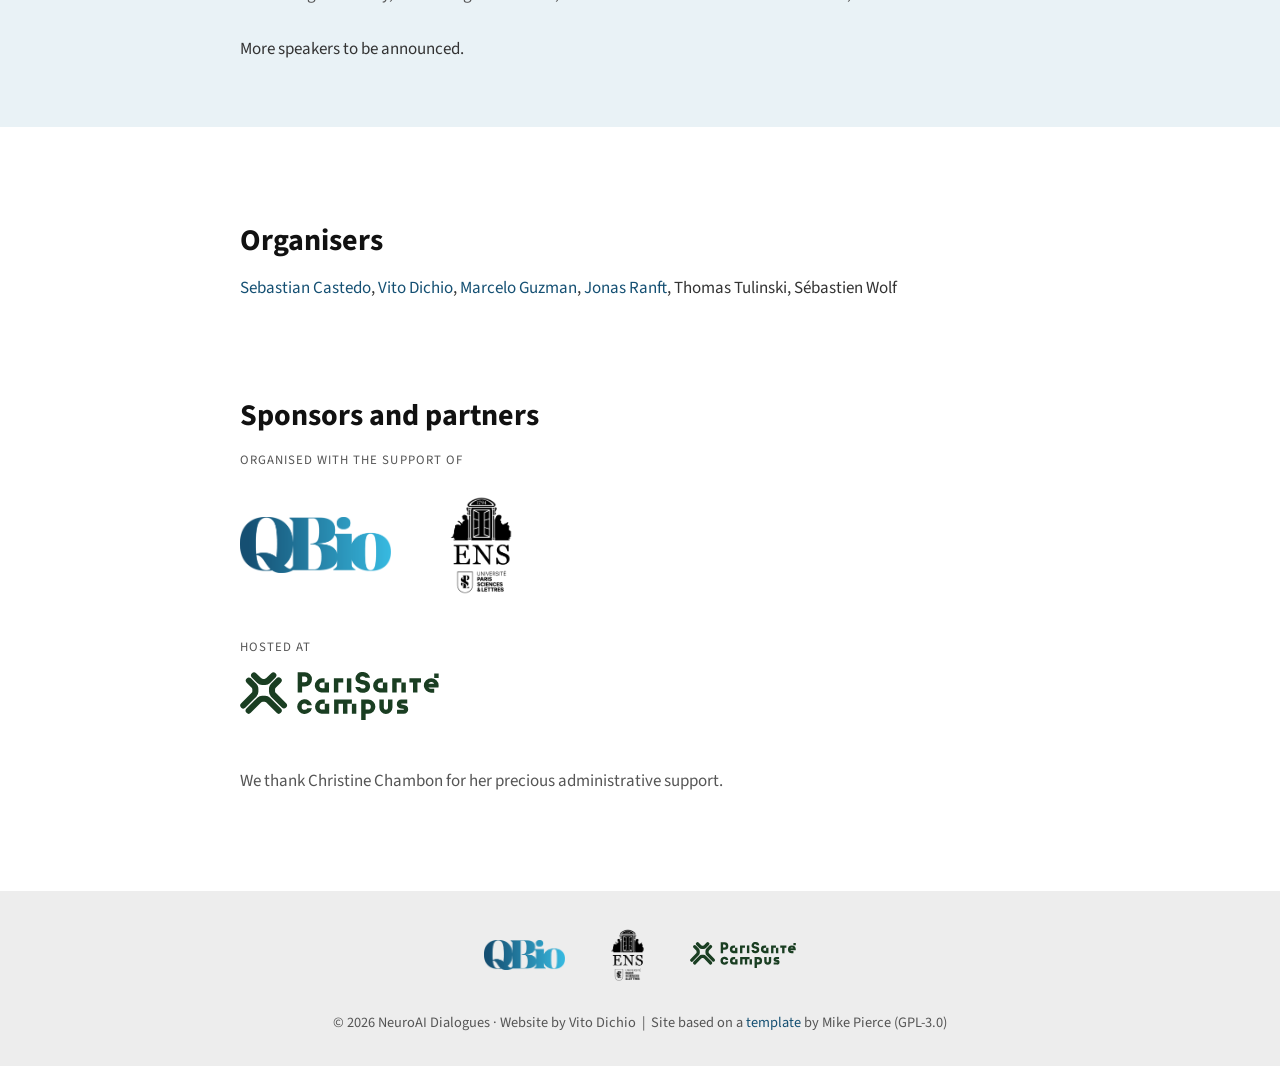
==== commit 2f6c6107: "Free registration, lunch for registered participants; remove footer organisers line" ====
--- a/index.html
+++ b/index.html
@@ -41,6 +41,15 @@
       "endDate": "2026-12-14T18:30:00+01:00",
       "eventStatus": "https://schema.org/EventScheduled",
       "eventAttendanceMode": "https://schema.org/OfflineEventAttendanceMode",
+      "isAccessibleForFree": true,
+      "offers": {
+        "@type": "Offer",
+        "price": 0,
+        "priceCurrency": "EUR",
+        "availability": "https://schema.org/InStock",
+        "validThrough": "2026-12-04T23:59:59+01:00",
+        "url": "https://dichio.github.io/NeuroAI-website/practical/#registration"
+      },
       "url": "https://dichio.github.io/NeuroAI-website/",
       "image": [
         "https://dichio.github.io/NeuroAI-website/assets/og-image.png"
@@ -192,6 +201,7 @@
             <svg class="tile-icon" viewBox="0 0 24 24" aria-hidden="true" focusable="false"><path d="M7 3.5h7.5L19 8v12.5H7z"/><path d="M14.5 3.5V8H19M10 13l2 2 4-4.5"/></svg>
             <span class="tile-label">Register by</span>
             <span class="tile-value">4 December 2026</span>
+            <span class="tile-detail">Free, registration required</span>
             <a class="tile-detail tile-stretch" href="practical/#registration">Limited to 90 participants</a>
         </li>
     </ul>
@@ -242,7 +252,6 @@
             <a class="sponsor" href="https://www.ens.psl.eu" style="--logo-h:7.5rem"><img src="assets/sponsors/logo-ens.png" alt="ENS-PSL logo"></a>
             <a class="sponsor" href="https://parisantecampus.fr" style="--logo-h:3rem"><img src="assets/sponsors/logo-parisantecampus.svg" alt="PariSant&eacute; Campus logo"></a>
         </div>
-        <p class="footer-organisers">Organisers: Sebastian Castedo, Vito Dichio, Marcelo Guzman, Jonas Ranft, Thomas Tulinski, S&eacute;bastien Wolf.</p>
         &copy; 2026 NeuroAI Dialogues &middot; Website by Vito Dichio
         &nbsp;|&nbsp; Site based on a <a href="https://github.com/mikepierce/conference-website-template">template</a> by Mike Pierce (GPL-3.0)
     </footer>
--- a/assets/main.css
+++ b/assets/main.css
@@ -489,7 +489,6 @@
 
 footer div.sponsors{justify-content:center; gap:1rem 2.5rem; margin:0 auto 1.5rem;}
 footer a.sponsor img{height:calc(var(--logo-h, 3rem) * 0.5333);}
-footer p.footer-organisers{margin:0 auto 0.5rem;}
 
 /* ---- Small screens ---------------------------------------------------- */
 
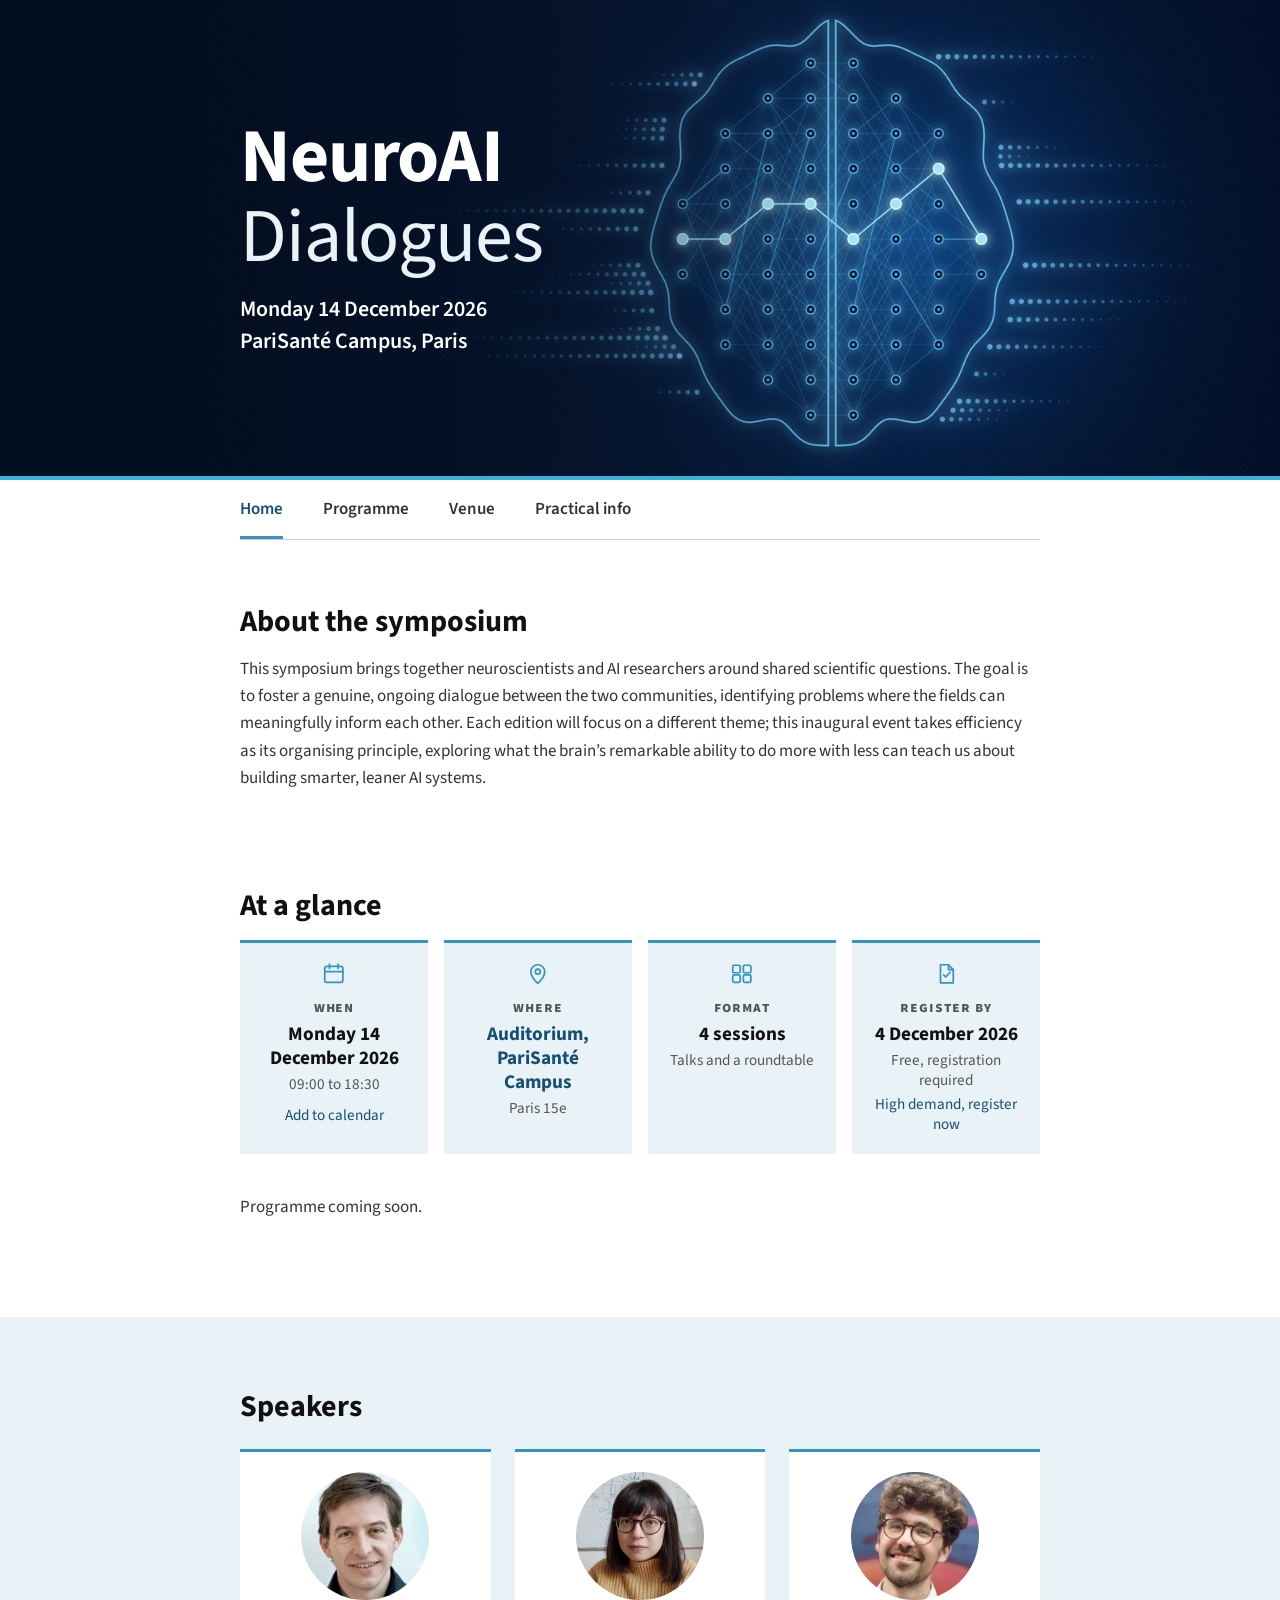
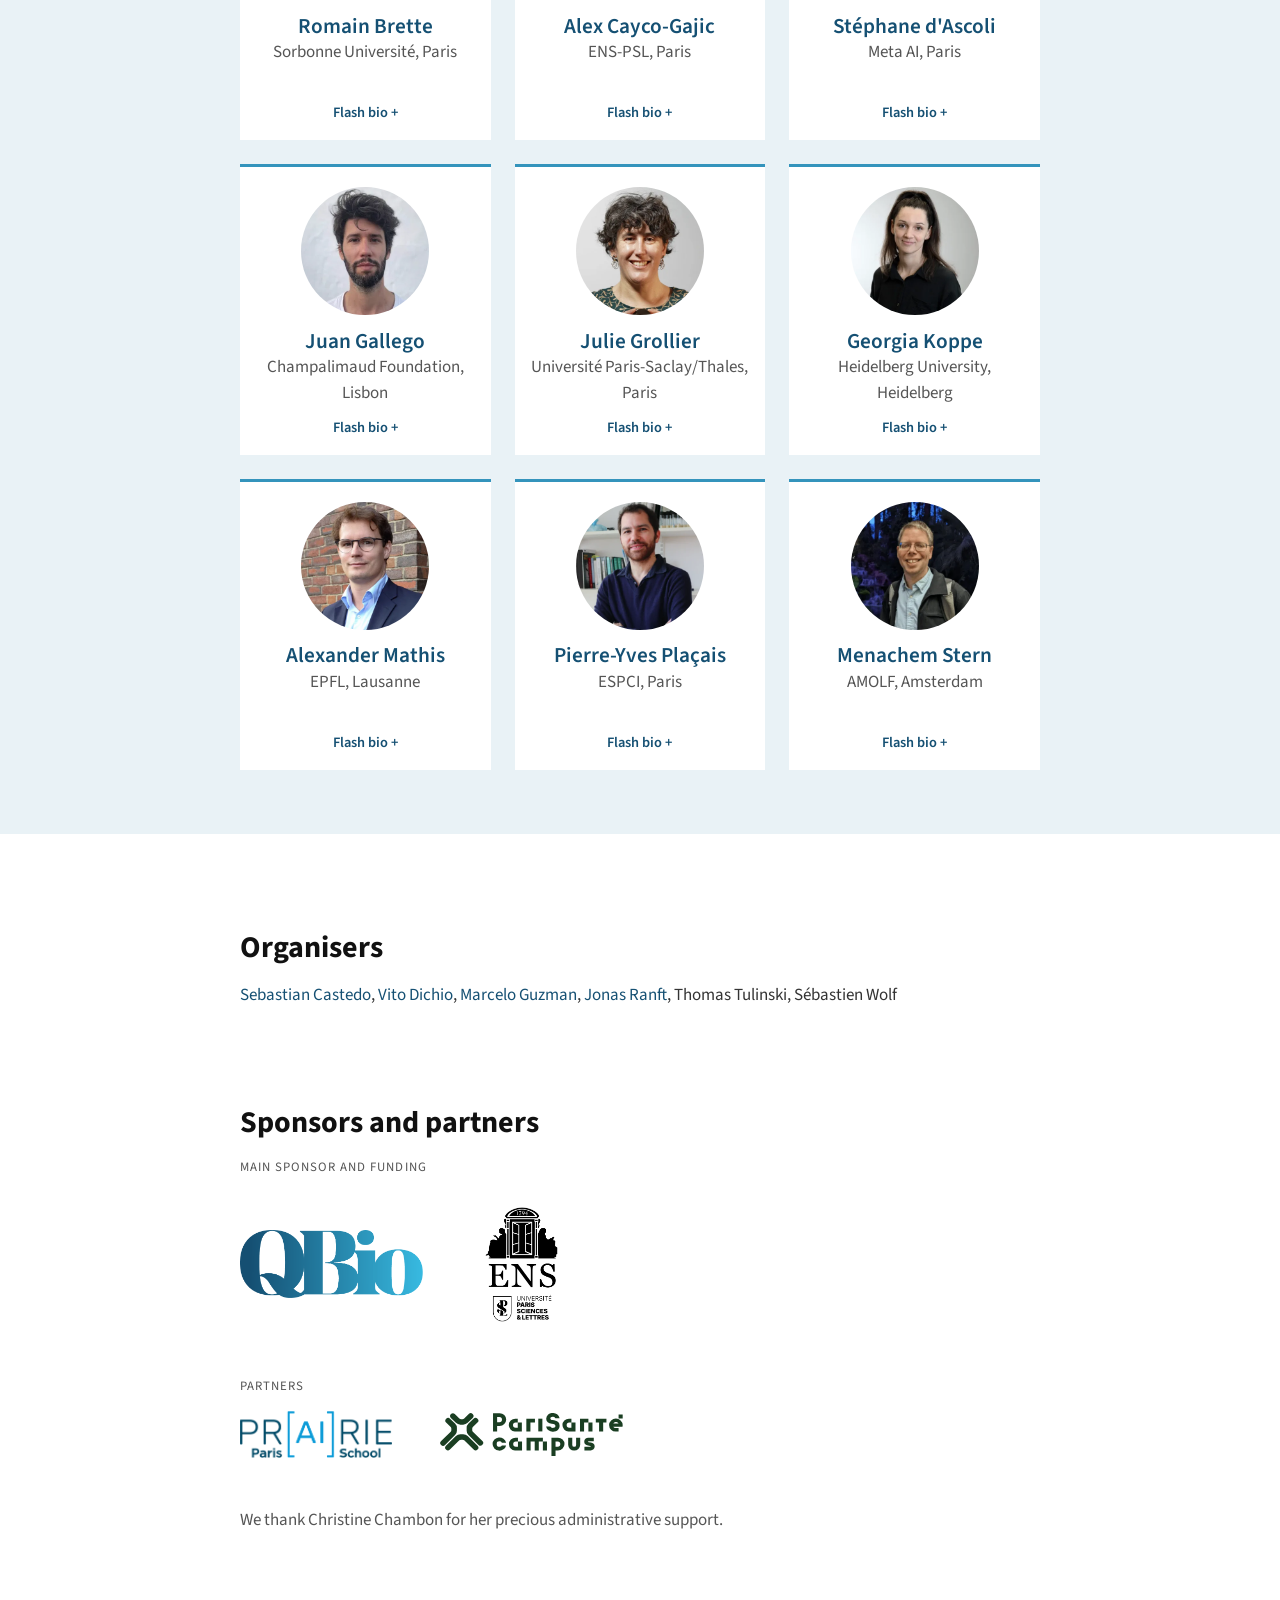
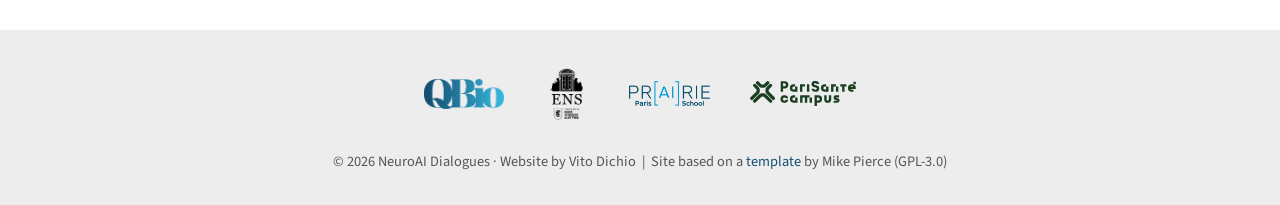
==== commit a26919d9: "Speakers with photos and bios, new sponsors/partners, programme skeleton, registration notice - Home" ====
--- a/index.html
+++ b/index.html
@@ -11,7 +11,7 @@
     <link rel="icon" href="assets/brand/favicon-16.png" type="image/png" sizes="16x16">
     <link rel="apple-touch-icon" href="assets/brand/apple-touch-icon.png">
     <link rel="stylesheet" type="text/css" media="all" href="assets/main.css"/>
-    <meta name="description" content="NeuroAI Dialogues: one-day symposium in Paris bringing together neuroscientists and AI researchers around energy, learning and representational efficiency.">
+    <meta name="description" content="NeuroAI Dialogues: one-day symposium in Paris bringing together neuroscientists and AI researchers around learning, representational and energy efficiency.">
     <meta name="resource-type" content="document">
     <meta name="distribution" content="global">
     <meta name="KeyWords" content="neuroscience, artificial intelligence, efficiency, symposium">
@@ -20,7 +20,7 @@
     <meta property="og:site_name" content="NeuroAI Dialogues">
     <meta property="og:locale" content="en_GB">
     <meta property="og:title" content="NeuroAI Dialogues">
-    <meta property="og:description" content="NeuroAI Dialogues: one-day symposium in Paris bringing together neuroscientists and AI researchers around energy, learning and representational efficiency.">
+    <meta property="og:description" content="NeuroAI Dialogues: one-day symposium in Paris bringing together neuroscientists and AI researchers around learning, representational and energy efficiency.">
     <meta property="og:url" content="https://dichio.github.io/NeuroAI-website/">
     <meta property="og:image" content="https://dichio.github.io/NeuroAI-website/assets/og-image.png">
     <meta property="og:image:width" content="1200">
@@ -28,7 +28,7 @@
     <meta property="og:image:alt" content="NeuroAI Dialogues logo over an illustration of a brain drawn as a network">
     <meta name="twitter:card" content="summary_large_image">
     <meta name="twitter:title" content="NeuroAI Dialogues">
-    <meta name="twitter:description" content="NeuroAI Dialogues: one-day symposium in Paris bringing together neuroscientists and AI researchers around energy, learning and representational efficiency.">
+    <meta name="twitter:description" content="NeuroAI Dialogues: one-day symposium in Paris bringing together neuroscientists and AI researchers around learning, representational and energy efficiency.">
     <meta name="twitter:image" content="https://dichio.github.io/NeuroAI-website/assets/og-image.png">
     <meta name="twitter:image:alt" content="NeuroAI Dialogues logo over an illustration of a brain drawn as a network">
     <script type="application/ld+json">
@@ -36,7 +36,7 @@
       "@context": "https://schema.org",
       "@type": "Event",
       "name": "NeuroAI Dialogues",
-      "description": "One-day symposium bringing together neuroscientists and AI researchers around energy, learning and representational efficiency.",
+      "description": "One-day symposium bringing together neuroscientists and AI researchers around learning, representational and energy efficiency.",
       "startDate": "2026-12-14T09:00:00+01:00",
       "endDate": "2026-12-14T18:30:00+01:00",
       "eventStatus": "https://schema.org/EventScheduled",
@@ -46,7 +46,7 @@
         "@type": "Offer",
         "price": 0,
         "priceCurrency": "EUR",
-        "availability": "https://schema.org/InStock",
+        "availability": "https://schema.org/LimitedAvailability",
         "validThrough": "2026-12-04T23:59:59+01:00",
         "url": "https://dichio.github.io/NeuroAI-website/practical/#registration"
       },
@@ -70,14 +70,39 @@
         "name": "NeuroAI Dialogues",
         "url": "https://dichio.github.io/NeuroAI-website/"
       },
-      "sponsor": {
-        "@type": "Organization",
-        "name": "QBio, ENS-PSL",
-        "url": "https://qbio.ens.psl.eu"
-      },
+      "sponsor": [
+        {
+          "@type": "Organization",
+          "name": "QBio, ENS-PSL",
+          "url": "https://qbio.ens.psl.eu"
+        },
+        {
+          "@type": "Organization",
+          "name": "ENS-PSL",
+          "url": "https://www.ens.psl.eu"
+        },
+        {
+          "@type": "Organization",
+          "name": "PR[AI]RIE",
+          "url": "https://www.prairie-psai.fr"
+        },
+        {
+          "@type": "Organization",
+          "name": "PariSanté Campus",
+          "url": "https://parisantecampus.fr"
+        }
+      ],
       "performer": [
         {
           "@type": "Person",
+          "name": "Romain Brette",
+          "affiliation": {
+            "@type": "Organization",
+            "name": "Sorbonne Université"
+          }
+        },
+        {
+          "@type": "Person",
           "name": "Alex Cayco-Gajic",
           "affiliation": {
             "@type": "Organization",
@@ -86,6 +111,14 @@
         },
         {
           "@type": "Person",
+          "name": "Stéphane d'Ascoli",
+          "affiliation": {
+            "@type": "Organization",
+            "name": "Meta AI"
+          }
+        },
+        {
+          "@type": "Person",
           "name": "Juan Gallego",
           "affiliation": {
             "@type": "Organization",
@@ -114,6 +147,14 @@
           "affiliation": {
             "@type": "Organization",
             "name": "EPFL"
+          }
+        },
+        {
+          "@type": "Person",
+          "name": "Pierre-Yves Plaçais",
+          "affiliation": {
+            "@type": "Organization",
+            "name": "ESPCI"
           }
         },
         {
@@ -202,25 +243,133 @@
             <span class="tile-label">Register by</span>
             <span class="tile-value">4 December 2026</span>
             <span class="tile-detail">Free, registration required</span>
-            <a class="tile-detail tile-stretch" href="practical/#registration">Limited to 90 participants</a>
+            <a class="tile-detail tile-stretch" href="practical/#registration">High demand, register now</a>
         </li>
     </ul>
 
     <p>Programme coming soon.</p>
 
     <section class="band" aria-labelledby="speakers-title">
-        <h2 id="speakers-title">Confirmed speakers</h2>
+        <h2 id="speakers-title">Speakers</h2>
         <ul class="speaker-grid">
-            <li><span class="speaker-name">Alex Cayco-Gajic</span> <span class="speaker-aff">ENS-PSL, Paris</span></li>
-            <li><span class="speaker-name">Juan Gallego</span> <span class="speaker-aff">Champalimaud Foundation, Lisbon</span></li>
-            <li><span class="speaker-name">Julie Grollier</span> <span class="speaker-aff">Universit&eacute; Paris-Saclay/Thales, Paris</span></li>
-            <li><span class="speaker-name">Georgia Koppe</span> <span class="speaker-aff">Heidelberg University, Heidelberg</span></li>
-            <li><span class="speaker-name">Alexander Mathis</span> <span class="speaker-aff">EPFL, Lausanne</span></li>
-            <li><span class="speaker-name">Menachem Stern</span> <span class="speaker-aff">AMOLF, Amsterdam</span></li>
+            <li>
+                <details class="speaker-card">
+                    <summary>
+                        <img src="assets/speakers/romain-brette.webp" alt="Photo of Romain Brette" width="400" height="400" loading="lazy">
+                        <span class="speaker-name">Romain Brette</span>
+                        <span class="speaker-aff">Sorbonne Université, Paris</span>
+                    </summary>
+                    <div class="speaker-bio">
+                        <p>A theoretical neuroscientist, he studies the roots of cognition in single-celled organisms. In his recent book <em>The Brain, In Theory</em>, he challenges the metaphors at the heart of modern neuroscience, such as codes, information and computation.</p>
+                        <a href="https://romainbrette.fr" target="_blank" rel="noopener">Website &#8599;</a>
+                    </div>
+                </details>
+            </li>
+            <li>
+                <details class="speaker-card">
+                    <summary>
+                        <img src="assets/speakers/alex-cayco-gajic.webp" alt="Photo of Alex Cayco-Gajic" width="400" height="400" loading="lazy">
+                        <span class="speaker-name">Alex Cayco-Gajic</span>
+                        <span class="speaker-aff">ENS-PSL, Paris</span>
+                    </summary>
+                    <div class="speaker-bio">
+                        <p>An applied mathematician, she combines dynamical systems and statistical modelling to study how learning reshapes neural representations, both in analytically tractable neural network models and high-dimensional neural recordings.</p>
+                        <a href="https://sites.google.com/view/caycogajic/research" target="_blank" rel="noopener">Website &#8599;</a>
+                    </div>
+                </details>
+            </li>
+            <li>
+                <details class="speaker-card">
+                    <summary>
+                        <img src="assets/speakers/stephane-dascoli.webp" alt="Photo of Stéphane d&#x27;Ascoli" width="400" height="400" loading="lazy">
+                        <span class="speaker-name">Stéphane d&#x27;Ascoli</span>
+                        <span class="speaker-aff">Meta AI, Paris</span>
+                    </summary>
+                    <div class="speaker-bio">
+                        <p>An AI scientist, he works at the crossroads of deep learning and neuroscience. His research spans models that predict and decode brain activity, and comparisons of how brains and AI process language. He is also a prolific science communicator.</p>
+                        <a href="https://sdascoli.github.io" target="_blank" rel="noopener">Website &#8599;</a>
+                    </div>
+                </details>
+            </li>
+            <li>
+                <details class="speaker-card">
+                    <summary>
+                        <img src="assets/speakers/juan-gallego.webp" alt="Photo of Juan Gallego" width="400" height="400" loading="lazy">
+                        <span class="speaker-name">Juan Gallego</span>
+                        <span class="speaker-aff">Champalimaud Foundation, Lisbon</span>
+                    </summary>
+                    <div class="speaker-bio">
+                        <p>A systems neuroscientist, he studies how the brain learns and controls movement, combining experiments in humans and rodents with neural recordings, targeted manipulations and computational models.</p>
+                        <a href="https://www.fchampalimaud.org/research/groups/gallego-lab" target="_blank" rel="noopener">Website &#8599;</a>
+                    </div>
+                </details>
+            </li>
+            <li>
+                <details class="speaker-card">
+                    <summary>
+                        <img src="assets/speakers/julie-grollier.webp" alt="Photo of Julie Grollier" width="400" height="400" loading="lazy">
+                        <span class="speaker-name">Julie Grollier</span>
+                        <span class="speaker-aff">Université Paris-Saclay/Thales, Paris</span>
+                    </summary>
+                    <div class="speaker-bio">
+                        <p>A physicist, she designs brain-inspired chips, combining nanoscale spintronic devices that mimic neurons and synapses with learning algorithms suited to physical hardware. She is a pioneer of energy-efficient neuromorphic computing.</p>
+                        <a href="https://www.neurophysics.cnrs-thales.fr/people/julie-grollier/" target="_blank" rel="noopener">Website &#8599;</a>
+                    </div>
+                </details>
+            </li>
+            <li>
+                <details class="speaker-card">
+                    <summary>
+                        <img src="assets/speakers/georgia-koppe.webp" alt="Photo of Georgia Koppe" width="400" height="400" loading="lazy">
+                        <span class="speaker-name">Georgia Koppe</span>
+                        <span class="speaker-aff">Heidelberg University, Heidelberg</span>
+                    </summary>
+                    <div class="speaker-bio">
+                        <p>A computational neuroscientist working in NeuroAI, she builds machine-learning models of how brain activity and behaviour evolve over time, and draws on how brains adapt to changing environments to make AI systems learn continually.</p>
+                        <a href="https://humml.iwr.uni-heidelberg.de" target="_blank" rel="noopener">Website &#8599;</a>
+                    </div>
+                </details>
+            </li>
+            <li>
+                <details class="speaker-card">
+                    <summary>
+                        <img src="assets/speakers/alexander-mathis.webp" alt="Photo of Alexander Mathis" width="400" height="400" loading="lazy">
+                        <span class="speaker-name">Alexander Mathis</span>
+                        <span class="speaker-aff">EPFL, Lausanne</span>
+                    </summary>
+                    <div class="speaker-bio">
+                        <p>A computational neuroscientist, working on reverse-engineering the brain's algorithms to understand it and build better AI. His interests span a huge range, including task-driven models of proprioception, reinforcement learning for musculoskeletal control and machine learning for behavior.</p>
+                        <a href="https://cnai.epfl.ch" target="_blank" rel="noopener">Website &#8599;</a>
+                    </div>
+                </details>
+            </li>
+            <li>
+                <details class="speaker-card">
+                    <summary>
+                        <img src="assets/speakers/pierre-yves-placais.webp" alt="Photo of Pierre-Yves Plaçais" width="400" height="400" loading="lazy">
+                        <span class="speaker-name">Pierre-Yves Plaçais</span>
+                        <span class="speaker-aff">ESPCI, Paris</span>
+                    </summary>
+                    <div class="speaker-bio">
+                        <p>A physicist turned neurobiologist, he studies how brain energy metabolism shapes memory and behaviour in Drosophila. With his team, he showed that the energy neurons produce is a key factor in whether memories persist.</p>
+                        <a href="https://energy-memory.com" target="_blank" rel="noopener">Website &#8599;</a>
+                    </div>
+                </details>
+            </li>
+            <li>
+                <details class="speaker-card">
+                    <summary>
+                        <img src="assets/speakers/menachem-stern.webp" alt="Photo of Menachem Stern" width="400" height="400" loading="lazy">
+                        <span class="speaker-name">Menachem Stern</span>
+                        <span class="speaker-aff">AMOLF, Amsterdam</span>
+                    </summary>
+                    <div class="speaker-bio">
+                        <p>A theoretical physicist, he studies learning as a physical phenomenon, showing how mechanical and electronic networks can train themselves through local rules, offering a potentially far more energy-efficient alternative to conventional machine learning.</p>
+                        <a href="https://web.sas.upenn.edu/nachis/" target="_blank" rel="noopener">Website &#8599;</a>
+                    </div>
+                </details>
+            </li>
         </ul>
-        <p>
-            More speakers to be announced.
-        </p>
     </section>
 
     <h2>Organisers</h2>
@@ -229,17 +378,18 @@
     </p>
 
     <h2>Sponsors and partners</h2>
-    <div class="sponsor-group">
-        <p class="sponsors-label">Organised with the support of</p>
+    <div class="sponsor-group sponsor-main">
+        <p class="sponsors-label">Main sponsor and funding</p>
         <div class="sponsors">
-            <a class="sponsor" href="https://qbio.ens.psl.eu" style="--logo-h:3.5rem"><img src="assets/sponsors/logo-qbio.png" alt="QBio, ENS-PSL logo"></a>
-            <a class="sponsor" href="https://www.ens.psl.eu" style="--logo-h:7.5rem"><img src="assets/sponsors/logo-ens.png" alt="ENS-PSL logo"></a>
+            <a class="sponsor" href="https://qbio.ens.psl.eu" style="--logo-h:4.25rem"><img src="assets/sponsors/logo-qbio.png" alt="QBio, ENS-PSL logo"></a>
+            <a class="sponsor" href="https://www.ens.psl.eu" style="--logo-h:9rem"><img src="assets/sponsors/logo-ens.png" alt="ENS-PSL logo"></a>
         </div>
     </div>
     <div class="sponsor-group">
-        <p class="sponsors-label">Hosted at</p>
+        <p class="sponsors-label">Partners</p>
         <div class="sponsors">
-            <a class="sponsor" href="https://parisantecampus.fr" style="--logo-h:3rem"><img src="assets/sponsors/logo-parisantecampus.svg" alt="PariSant&eacute; Campus logo"></a>
+            <a class="sponsor" href="https://www.prairie-psai.fr" style="--logo-h:3rem"><img src="assets/sponsors/logo-prairie.png" alt="PR[AI]RIE Paris School logo" width="635" height="200"></a>
+            <a class="sponsor" href="https://parisantecampus.fr" style="--logo-h:2.75rem"><img src="assets/sponsors/logo-parisantecampus.svg" alt="PariSant&eacute; Campus logo"></a>
         </div>
     </div>
 
@@ -250,6 +400,7 @@
         <div class="sponsors" role="group" aria-label="Sponsors and partners">
             <a class="sponsor" href="https://qbio.ens.psl.eu" style="--logo-h:3.5rem"><img src="assets/sponsors/logo-qbio.png" alt="QBio, ENS-PSL logo"></a>
             <a class="sponsor" href="https://www.ens.psl.eu" style="--logo-h:7.5rem"><img src="assets/sponsors/logo-ens.png" alt="ENS-PSL logo"></a>
+            <a class="sponsor" href="https://www.prairie-psai.fr" style="--logo-h:3rem"><img src="assets/sponsors/logo-prairie.png" alt="PR[AI]RIE Paris School logo" width="635" height="200"></a>
             <a class="sponsor" href="https://parisantecampus.fr" style="--logo-h:3rem"><img src="assets/sponsors/logo-parisantecampus.svg" alt="PariSant&eacute; Campus logo"></a>
         </div>
         &copy; 2026 NeuroAI Dialogues &middot; Website by Vito Dichio
--- a/assets/main.css
+++ b/assets/main.css
@@ -343,7 +343,7 @@
 .home p.thanks{margin-top:3rem; color:var(--muted);}
 .home footer{margin-top:6rem;}
 
-/* The one tinted band (Confirmed speakers), full width. */
+/* The one tinted band (Speakers), full width. */
 .home main > .band{width:100%; margin-top:6rem; padding:4.5rem 0 4rem; background:var(--bg-tint);}
 .band > *{width:var(--column); margin-inline:auto;}
 .band > h2{margin-top:0;}
@@ -356,7 +356,7 @@
 
 /* One table per programme item: time column + content column. */
 td.date{
-    width:4.5rem;
+    width:7.25rem;   /* fits a range such as 09:15–09:50 */
     padding:1.1rem 1rem 0 0;
     color:var(--qb-deep);
     font-weight:600;
@@ -380,6 +380,8 @@
 table[id^="session"] td{padding-inline:clamp(1rem, 3vw, 1.5rem);}
 table[id^="session"] td.abstract{color:var(--text);}
 table[id^="session"] tr:last-child td{padding-bottom:1.25rem;}
+table[id^="session"] td.date, table[id^="session"] td.title{padding-top:0.4rem; padding-bottom:0.4rem; vertical-align:baseline;}
+table[id^="session"] tr:last-child td.date, table[id^="session"] tr:last-child td.title{padding-bottom:1.25rem;}
 td.room{
     padding-top:1.25rem;
     padding-bottom:0.5rem;
@@ -401,26 +403,67 @@
 ul.speakers li{margin-bottom:0.85rem;}
 ul.speakers li.tba{color:var(--muted); font-style:italic;}
 
-/* Speaker entries (home grid and Programme session lists): name on its own
-   line in the brand colour, affiliation below in muted text. */
-/* Names never wrap (keeps hyphenated surnames such as Cayco-Gajic whole). */
+/* Speaker entries (Programme session lists): name on its own line in the
+   brand colour, affiliation below in muted text. Names never wrap (keeps
+   hyphenated surnames such as Cayco-Gajic whole). */
 .speaker-name{display:block; color:var(--qb-deep); font-size:1.25em; font-weight:700; line-height:1.25; white-space:nowrap;}
 .speaker-aff{display:block; color:var(--muted); font-weight:400;}
 .speaker-topic{display:block; color:var(--muted); font-size:0.9em; font-style:italic;}
+
+/* Home speaker cards: round photo, name and affiliation; the bio and website
+   link open on click (native details/summary, keyboard accessible). */
 ul.speaker-grid{
     display:grid;
     grid-template-columns:repeat(3, minmax(0, 1fr));
-    gap:1.5rem 2.5rem;
+    gap:1.5rem;
+    align-items:start;
     margin-top:1.5rem;
-    margin-bottom:1.75rem;
+    margin-bottom:0;
 }
 ul.speaker-grid li{margin:0;}
 .home .speaker-name{font-weight:600;}
+.speaker-card{background:var(--bg); border-top:3px solid var(--qb-brand);}
+.speaker-card summary{
+    display:flex;
+    flex-direction:column;
+    align-items:center;
+    padding:1.25rem 1rem 1rem;
+    text-align:center;
+    cursor:pointer;
+    list-style:none;
+}
+.speaker-card summary::-webkit-details-marker{display:none;}
+.speaker-card summary:focus-visible{outline-offset:-3px;}
+.speaker-card summary img{
+    display:block;
+    width:8rem;
+    height:8rem;
+    margin:0 auto 0.85rem;
+    border-radius:50%;
+    object-fit:cover;
+}
+.speaker-card summary::after{
+    content:"Flash bio +";
+    display:block;
+    margin-top:auto;
+    padding-top:0.6rem;
+    color:var(--qb-deep);
+    font-size:0.9rem;
+    font-weight:600;
+}
+.speaker-card[open] summary::after{content:"Flash bio \2212";}
+.speaker-card summary:hover .speaker-name{text-decoration:underline;}
+.home .speaker-aff{min-height:3em; line-height:1.5;}   /* reserve two lines so closed cards are equal */
+.speaker-bio{padding:0 1rem 1.25rem; font-size:0.95rem; line-height:1.45; text-align:left;}
+.speaker-bio p{margin:0 0 0.6rem;}
+.speaker-bio a{font-weight:600;}
 
 /* Plenary rows */
 table.plenary{background:var(--bg-tint);}
-table.plenary td.date{padding-left:1rem;}
+table.plenary td.date{padding-left:calc(4px + clamp(1rem, 3vw, 1.5rem));}   /* lines up with the times inside session blocks */
 table.plenary td:not(.date){padding-right:1rem;}
+table.plenary td{padding-top:0.75rem; padding-bottom:0.75rem; vertical-align:middle;}   /* text centred in the band */
+table.plenary td.title-special{font-size:1.1rem;}
 
 /* ---- Venue ------------------------------------------------------------ */
 
@@ -438,6 +481,7 @@
    and the width follows the logo's own proportions (never stretched). */
 
 .sponsor-group{margin-bottom:2rem;}
+.sponsor-main{margin-bottom:2.5rem;}
 .sponsors-label{
     margin-bottom:0.9rem;
     color:var(--muted);
@@ -467,6 +511,17 @@
 .venue-photo{margin:3.5rem 0 0; max-width:423px;}   /* native width of the image */
 .venue-photo img{display:block; width:100%; height:auto;}
 .venue-photo figcaption{margin-top:0.5rem; color:var(--muted); font-size:0.9rem;}
+
+/* ---- Notice (callout) ------------------------------------------------- */
+
+.notice{
+    margin-block:1rem 1.25rem;
+    padding:0.85rem 1.1rem;
+    background:var(--bg-tint);
+    border-left:4px solid var(--qb-deep);
+    color:var(--ink);
+    font-weight:600;
+}
 
 /* ---- Practical info: contacts ---------------------------------------- */
 /* The "Email us" link is underlined on hover/focus only; the focus ring stays.
@@ -493,7 +548,7 @@
 /* ---- Small screens ---------------------------------------------------- */
 
 @media (max-width: 40rem){
-    td.date{width:3.75rem; padding-right:0.75rem;}
+    td.date{width:6.25rem; padding-right:0.5rem;}
     td.title, td.title-special{font-size:1.1rem;}
     .venue-split{grid-template-columns:1fr; gap:0;}
     .venue-photo{margin-top:1.5rem;}
@@ -510,7 +565,7 @@
     .banner-photo::after{background:color-mix(in srgb, var(--brand-night) 72%, transparent);}
 
     ul.glance{grid-template-columns:1fr; gap:0.75rem;}
-    ul.speaker-grid{grid-template-columns:1fr; gap:1.25rem;}
+    ul.speaker-grid{grid-template-columns:1fr; gap:1rem;}
     .tile{padding:1rem;}
 
     .home main > h2, .home main > .band{margin-top:4rem;}
@@ -554,6 +609,10 @@
     table{break-inside:avoid;}
     table[id^="session"]{margin-top:6mm; background:none; border-left:2pt solid var(--qb-deep);}
     table.plenary, .tile, .band{background:none;}
+    .notice{background:none; break-inside:avoid;}
+    .speaker-card{border-top:1pt solid var(--rule); break-inside:avoid;}
+    .speaker-card summary::after{display:none;}
+    .speaker-card summary img{width:20mm; height:20mm;}
     td.date{padding-top:2.5mm;}
     td.title, td.title-special{padding-top:2mm; font-size:11.5pt;}
     td.room{font-size:13pt; padding-top:2mm;}
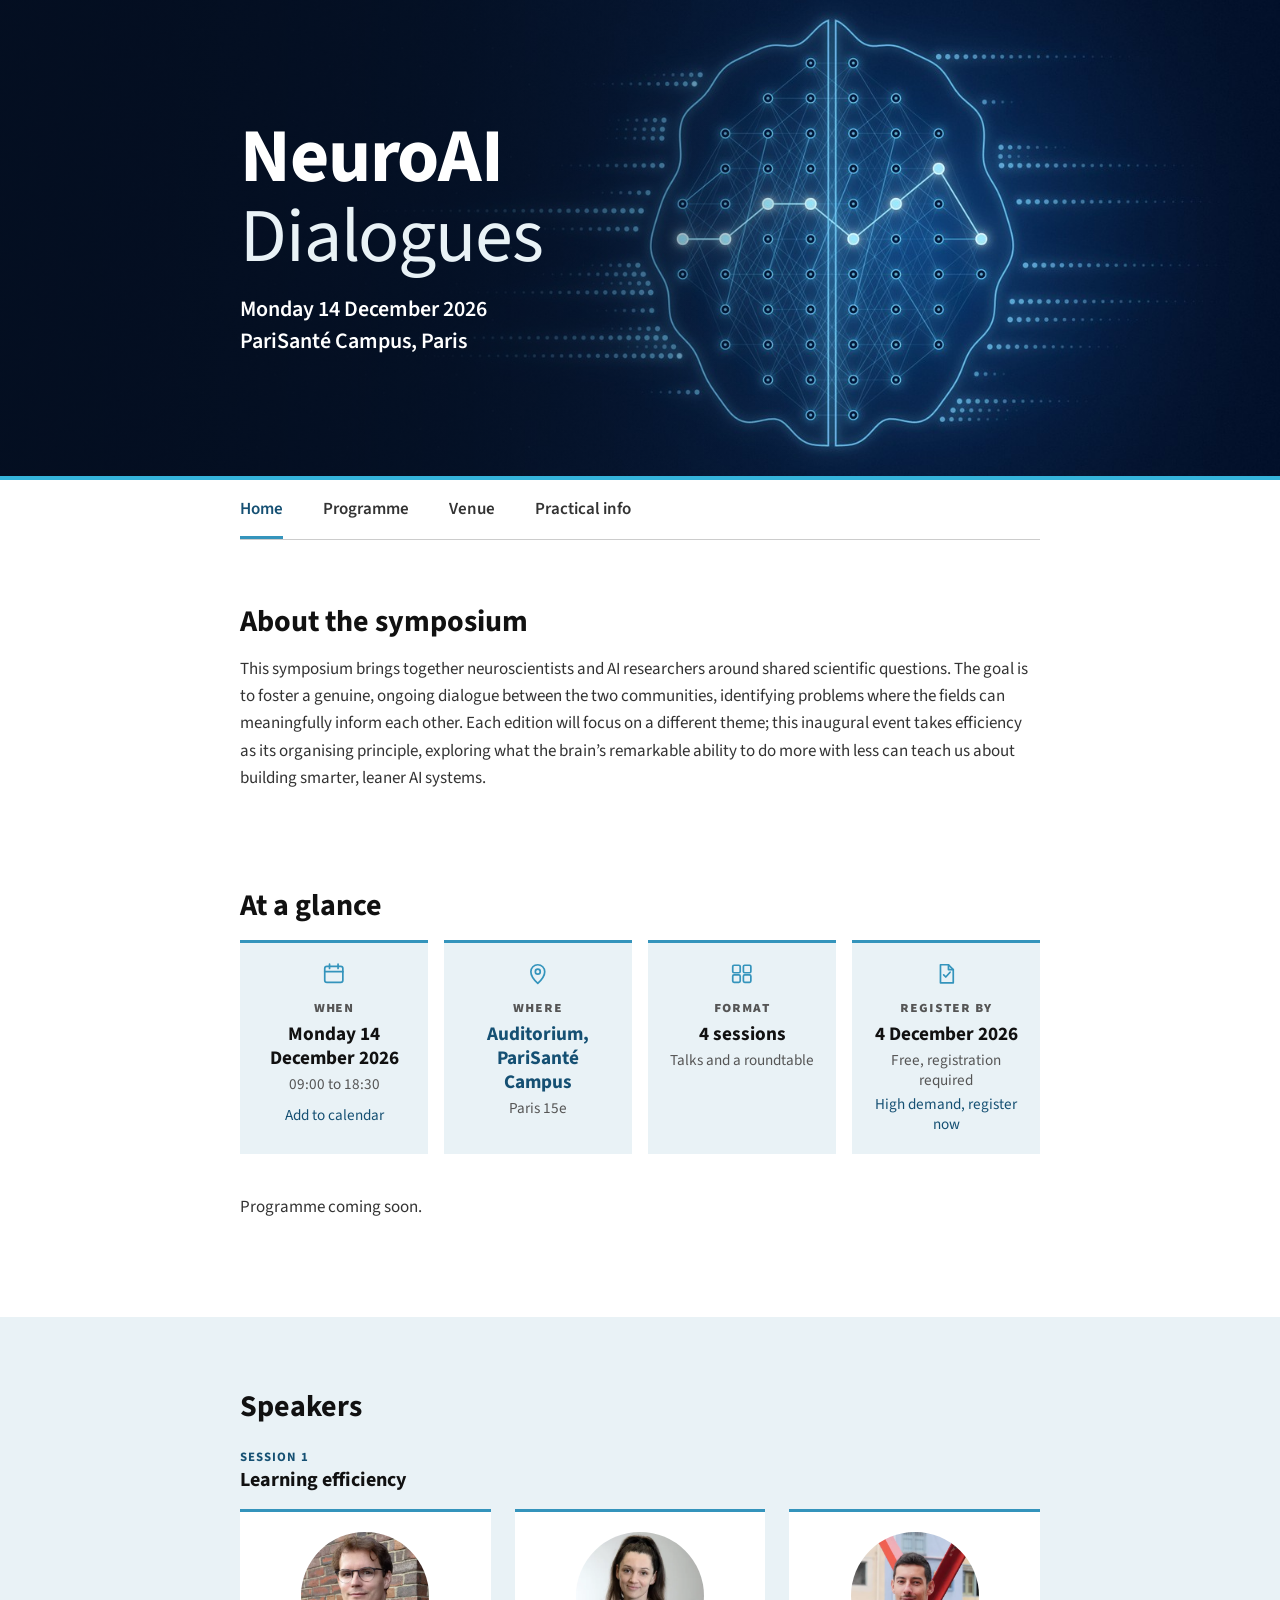
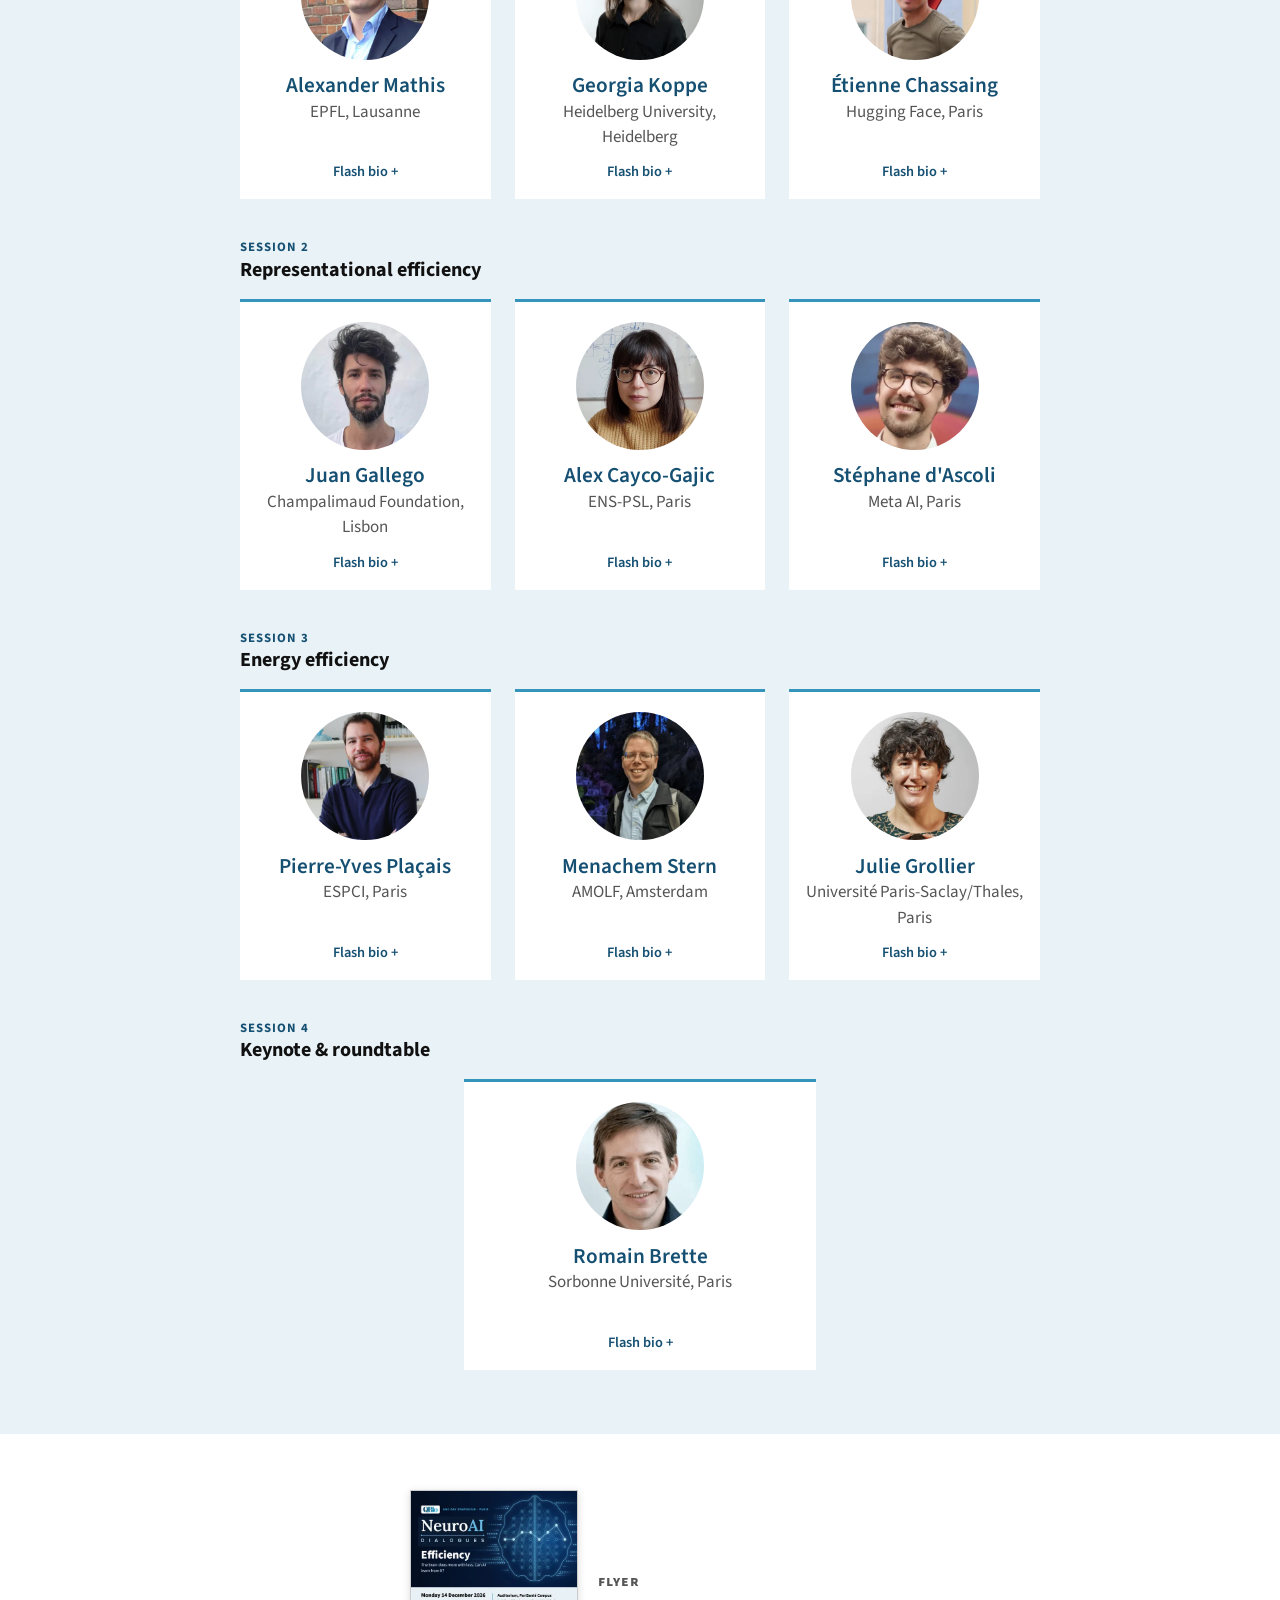
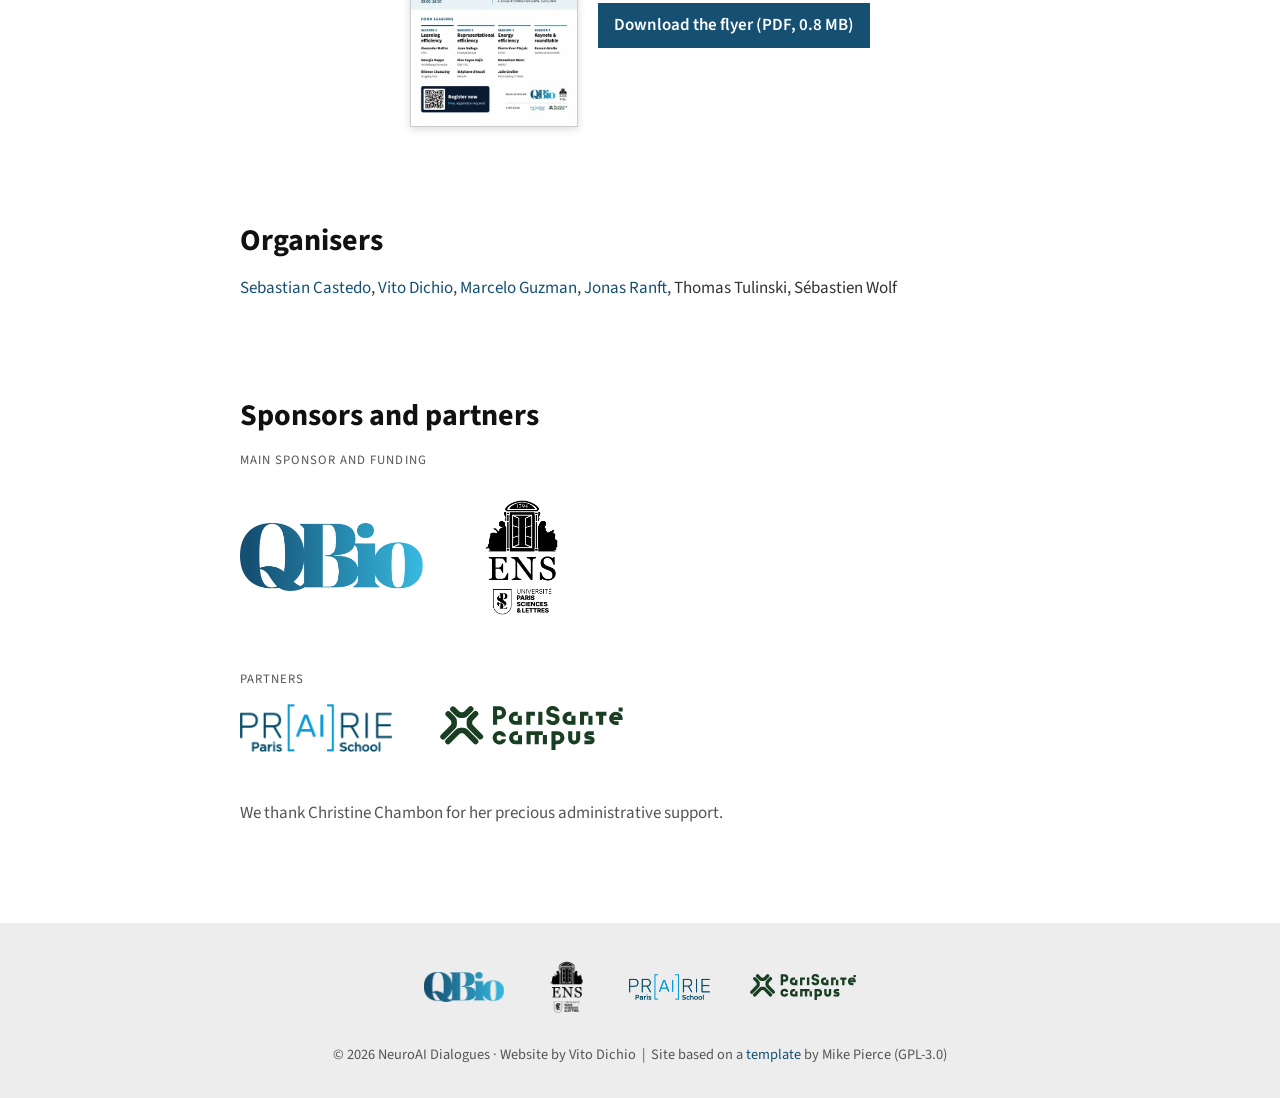
==== commit 4ff165c3: "Group speakers by session, add speaker and flyer download" ====
--- a/index.html
+++ b/index.html
@@ -111,6 +111,14 @@
         },
         {
           "@type": "Person",
+          "name": "Étienne Chassaing",
+          "affiliation": {
+            "@type": "Organization",
+            "name": "Hugging Face"
+          }
+        },
+        {
+          "@type": "Person",
           "name": "Stéphane d'Ascoli",
           "affiliation": {
             "@type": "Organization",
@@ -251,7 +259,141 @@
 
     <section class="band" aria-labelledby="speakers-title">
         <h2 id="speakers-title">Speakers</h2>
-        <ul class="speaker-grid">
+        <div class="session-group s1">
+            <h3 class="session-head"><span class="session-label">Session 1</span><a href="program/#session1">Learning efficiency</a></h3>
+            <ul class="speaker-grid">
+            <li>
+                <details class="speaker-card">
+                    <summary>
+                        <img src="assets/speakers/alexander-mathis.webp" alt="Photo of Alexander Mathis" width="400" height="400" loading="lazy">
+                        <span class="speaker-name">Alexander Mathis</span>
+                        <span class="speaker-aff">EPFL, Lausanne</span>
+                    </summary>
+                    <div class="speaker-bio">
+                        <p>A computational neuroscientist, working on reverse-engineering the brain's algorithms to understand it and build better AI. His interests span a huge range, including task-driven models of proprioception, reinforcement learning for musculoskeletal control and machine learning for behavior.</p>
+                        <a href="https://cnai.epfl.ch" target="_blank" rel="noopener">Website &#8599;</a>
+                    </div>
+                </details>
+            </li>
+            <li>
+                <details class="speaker-card">
+                    <summary>
+                        <img src="assets/speakers/georgia-koppe.webp" alt="Photo of Georgia Koppe" width="400" height="400" loading="lazy">
+                        <span class="speaker-name">Georgia Koppe</span>
+                        <span class="speaker-aff">Heidelberg University, Heidelberg</span>
+                    </summary>
+                    <div class="speaker-bio">
+                        <p>A computational neuroscientist working in NeuroAI, she builds machine-learning models of how brain activity and behaviour evolve over time, and draws on how brains adapt to changing environments to make AI systems learn continually.</p>
+                        <a href="https://humml.iwr.uni-heidelberg.de" target="_blank" rel="noopener">Website &#8599;</a>
+                    </div>
+                </details>
+            </li>
+            <li>
+                <details class="speaker-card">
+                    <summary>
+                        <img src="assets/speakers/etienne-chassaing.webp" alt="Photo of Étienne Chassaing" width="400" height="400" loading="lazy">
+                        <span class="speaker-name">Étienne Chassaing</span>
+                        <span class="speaker-aff">Hugging Face, Paris</span>
+                    </summary>
+                    <div class="speaker-bio">
+                        <p>A robotics engineer, he studies how to learn robust controllers for physical systems with formal guarantees, at the crossroads of control and AI. He currently works on humanoid robots within Hugging Face’s LeRobot project.</p>
+                        <a href="https://etiennechassaing.com" target="_blank" rel="noopener">Website &#8599;</a>
+                    </div>
+                </details>
+            </li>
+            </ul>
+        </div>
+        <div class="session-group s2">
+            <h3 class="session-head"><span class="session-label">Session 2</span><a href="program/#session2">Representational efficiency</a></h3>
+            <ul class="speaker-grid">
+            <li>
+                <details class="speaker-card">
+                    <summary>
+                        <img src="assets/speakers/juan-gallego.webp" alt="Photo of Juan Gallego" width="400" height="400" loading="lazy">
+                        <span class="speaker-name">Juan Gallego</span>
+                        <span class="speaker-aff">Champalimaud Foundation, Lisbon</span>
+                    </summary>
+                    <div class="speaker-bio">
+                        <p>A systems neuroscientist, he studies how the brain learns and controls movement, combining experiments in humans and rodents with neural recordings, targeted manipulations and computational models.</p>
+                        <a href="https://www.fchampalimaud.org/research/groups/gallego-lab" target="_blank" rel="noopener">Website &#8599;</a>
+                    </div>
+                </details>
+            </li>
+            <li>
+                <details class="speaker-card">
+                    <summary>
+                        <img src="assets/speakers/alex-cayco-gajic.webp" alt="Photo of Alex Cayco-Gajic" width="400" height="400" loading="lazy">
+                        <span class="speaker-name">Alex Cayco-Gajic</span>
+                        <span class="speaker-aff">ENS-PSL, Paris</span>
+                    </summary>
+                    <div class="speaker-bio">
+                        <p>An applied mathematician, she combines dynamical systems and statistical modelling to study how learning reshapes neural representations, both in analytically tractable neural network models and high-dimensional neural recordings.</p>
+                        <a href="https://sites.google.com/view/caycogajic/research" target="_blank" rel="noopener">Website &#8599;</a>
+                    </div>
+                </details>
+            </li>
+            <li>
+                <details class="speaker-card">
+                    <summary>
+                        <img src="assets/speakers/stephane-dascoli.webp" alt="Photo of Stéphane d&#x27;Ascoli" width="400" height="400" loading="lazy">
+                        <span class="speaker-name">Stéphane d&#x27;Ascoli</span>
+                        <span class="speaker-aff">Meta AI, Paris</span>
+                    </summary>
+                    <div class="speaker-bio">
+                        <p>An AI scientist, he works at the crossroads of deep learning and neuroscience. His research spans models that predict and decode brain activity, and comparisons of how brains and AI process language. He is also a prolific science communicator.</p>
+                        <a href="https://sdascoli.github.io" target="_blank" rel="noopener">Website &#8599;</a>
+                    </div>
+                </details>
+            </li>
+            </ul>
+        </div>
+        <div class="session-group s3">
+            <h3 class="session-head"><span class="session-label">Session 3</span><a href="program/#session3">Energy efficiency</a></h3>
+            <ul class="speaker-grid">
+            <li>
+                <details class="speaker-card">
+                    <summary>
+                        <img src="assets/speakers/pierre-yves-placais.webp" alt="Photo of Pierre-Yves Plaçais" width="400" height="400" loading="lazy">
+                        <span class="speaker-name">Pierre-Yves Plaçais</span>
+                        <span class="speaker-aff">ESPCI, Paris</span>
+                    </summary>
+                    <div class="speaker-bio">
+                        <p>A physicist turned neurobiologist, he studies how brain energy metabolism shapes memory and behaviour in Drosophila. With his team, he showed that the energy neurons produce is a key factor in whether memories persist.</p>
+                        <a href="https://energy-memory.com" target="_blank" rel="noopener">Website &#8599;</a>
+                    </div>
+                </details>
+            </li>
+            <li>
+                <details class="speaker-card">
+                    <summary>
+                        <img src="assets/speakers/menachem-stern.webp" alt="Photo of Menachem Stern" width="400" height="400" loading="lazy">
+                        <span class="speaker-name">Menachem Stern</span>
+                        <span class="speaker-aff">AMOLF, Amsterdam</span>
+                    </summary>
+                    <div class="speaker-bio">
+                        <p>A theoretical physicist, he studies learning as a physical phenomenon, showing how mechanical and electronic networks can train themselves through local rules, offering a potentially far more energy-efficient alternative to conventional machine learning.</p>
+                        <a href="https://web.sas.upenn.edu/nachis/" target="_blank" rel="noopener">Website &#8599;</a>
+                    </div>
+                </details>
+            </li>
+            <li>
+                <details class="speaker-card">
+                    <summary>
+                        <img src="assets/speakers/julie-grollier.webp" alt="Photo of Julie Grollier" width="400" height="400" loading="lazy">
+                        <span class="speaker-name">Julie Grollier</span>
+                        <span class="speaker-aff">Université Paris-Saclay/Thales, Paris</span>
+                    </summary>
+                    <div class="speaker-bio">
+                        <p>A physicist, she designs brain-inspired chips, combining nanoscale spintronic devices that mimic neurons and synapses with learning algorithms suited to physical hardware. She is a pioneer of energy-efficient neuromorphic computing.</p>
+                        <a href="https://www.neurophysics.cnrs-thales.fr/people/julie-grollier/" target="_blank" rel="noopener">Website &#8599;</a>
+                    </div>
+                </details>
+            </li>
+            </ul>
+        </div>
+        <div class="session-group s4">
+            <h3 class="session-head"><span class="session-label">Session 4</span><a href="program/#session4">Keynote &amp; roundtable</a></h3>
+            <ul class="speaker-grid single">
             <li>
                 <details class="speaker-card">
                     <summary>
@@ -265,112 +407,17 @@
                     </div>
                 </details>
             </li>
-            <li>
-                <details class="speaker-card">
-                    <summary>
-                        <img src="assets/speakers/alex-cayco-gajic.webp" alt="Photo of Alex Cayco-Gajic" width="400" height="400" loading="lazy">
-                        <span class="speaker-name">Alex Cayco-Gajic</span>
-                        <span class="speaker-aff">ENS-PSL, Paris</span>
-                    </summary>
-                    <div class="speaker-bio">
-                        <p>An applied mathematician, she combines dynamical systems and statistical modelling to study how learning reshapes neural representations, both in analytically tractable neural network models and high-dimensional neural recordings.</p>
-                        <a href="https://sites.google.com/view/caycogajic/research" target="_blank" rel="noopener">Website &#8599;</a>
-                    </div>
-                </details>
-            </li>
-            <li>
-                <details class="speaker-card">
-                    <summary>
-                        <img src="assets/speakers/stephane-dascoli.webp" alt="Photo of Stéphane d&#x27;Ascoli" width="400" height="400" loading="lazy">
-                        <span class="speaker-name">Stéphane d&#x27;Ascoli</span>
-                        <span class="speaker-aff">Meta AI, Paris</span>
-                    </summary>
-                    <div class="speaker-bio">
-                        <p>An AI scientist, he works at the crossroads of deep learning and neuroscience. His research spans models that predict and decode brain activity, and comparisons of how brains and AI process language. He is also a prolific science communicator.</p>
-                        <a href="https://sdascoli.github.io" target="_blank" rel="noopener">Website &#8599;</a>
-                    </div>
-                </details>
-            </li>
-            <li>
-                <details class="speaker-card">
-                    <summary>
-                        <img src="assets/speakers/juan-gallego.webp" alt="Photo of Juan Gallego" width="400" height="400" loading="lazy">
-                        <span class="speaker-name">Juan Gallego</span>
-                        <span class="speaker-aff">Champalimaud Foundation, Lisbon</span>
-                    </summary>
-                    <div class="speaker-bio">
-                        <p>A systems neuroscientist, he studies how the brain learns and controls movement, combining experiments in humans and rodents with neural recordings, targeted manipulations and computational models.</p>
-                        <a href="https://www.fchampalimaud.org/research/groups/gallego-lab" target="_blank" rel="noopener">Website &#8599;</a>
-                    </div>
-                </details>
-            </li>
-            <li>
-                <details class="speaker-card">
-                    <summary>
-                        <img src="assets/speakers/julie-grollier.webp" alt="Photo of Julie Grollier" width="400" height="400" loading="lazy">
-                        <span class="speaker-name">Julie Grollier</span>
-                        <span class="speaker-aff">Université Paris-Saclay/Thales, Paris</span>
-                    </summary>
-                    <div class="speaker-bio">
-                        <p>A physicist, she designs brain-inspired chips, combining nanoscale spintronic devices that mimic neurons and synapses with learning algorithms suited to physical hardware. She is a pioneer of energy-efficient neuromorphic computing.</p>
-                        <a href="https://www.neurophysics.cnrs-thales.fr/people/julie-grollier/" target="_blank" rel="noopener">Website &#8599;</a>
-                    </div>
-                </details>
-            </li>
-            <li>
-                <details class="speaker-card">
-                    <summary>
-                        <img src="assets/speakers/georgia-koppe.webp" alt="Photo of Georgia Koppe" width="400" height="400" loading="lazy">
-                        <span class="speaker-name">Georgia Koppe</span>
-                        <span class="speaker-aff">Heidelberg University, Heidelberg</span>
-                    </summary>
-                    <div class="speaker-bio">
-                        <p>A computational neuroscientist working in NeuroAI, she builds machine-learning models of how brain activity and behaviour evolve over time, and draws on how brains adapt to changing environments to make AI systems learn continually.</p>
-                        <a href="https://humml.iwr.uni-heidelberg.de" target="_blank" rel="noopener">Website &#8599;</a>
-                    </div>
-                </details>
-            </li>
-            <li>
-                <details class="speaker-card">
-                    <summary>
-                        <img src="assets/speakers/alexander-mathis.webp" alt="Photo of Alexander Mathis" width="400" height="400" loading="lazy">
-                        <span class="speaker-name">Alexander Mathis</span>
-                        <span class="speaker-aff">EPFL, Lausanne</span>
-                    </summary>
-                    <div class="speaker-bio">
-                        <p>A computational neuroscientist, working on reverse-engineering the brain's algorithms to understand it and build better AI. His interests span a huge range, including task-driven models of proprioception, reinforcement learning for musculoskeletal control and machine learning for behavior.</p>
-                        <a href="https://cnai.epfl.ch" target="_blank" rel="noopener">Website &#8599;</a>
-                    </div>
-                </details>
-            </li>
-            <li>
-                <details class="speaker-card">
-                    <summary>
-                        <img src="assets/speakers/pierre-yves-placais.webp" alt="Photo of Pierre-Yves Plaçais" width="400" height="400" loading="lazy">
-                        <span class="speaker-name">Pierre-Yves Plaçais</span>
-                        <span class="speaker-aff">ESPCI, Paris</span>
-                    </summary>
-                    <div class="speaker-bio">
-                        <p>A physicist turned neurobiologist, he studies how brain energy metabolism shapes memory and behaviour in Drosophila. With his team, he showed that the energy neurons produce is a key factor in whether memories persist.</p>
-                        <a href="https://energy-memory.com" target="_blank" rel="noopener">Website &#8599;</a>
-                    </div>
-                </details>
-            </li>
-            <li>
-                <details class="speaker-card">
-                    <summary>
-                        <img src="assets/speakers/menachem-stern.webp" alt="Photo of Menachem Stern" width="400" height="400" loading="lazy">
-                        <span class="speaker-name">Menachem Stern</span>
-                        <span class="speaker-aff">AMOLF, Amsterdam</span>
-                    </summary>
-                    <div class="speaker-bio">
-                        <p>A theoretical physicist, he studies learning as a physical phenomenon, showing how mechanical and electronic networks can train themselves through local rules, offering a potentially far more energy-efficient alternative to conventional machine learning.</p>
-                        <a href="https://web.sas.upenn.edu/nachis/" target="_blank" rel="noopener">Website &#8599;</a>
-                    </div>
-                </details>
-            </li>
-        </ul>
+            </ul>
+        </div>
     </section>
+
+    <div class="flyer">
+        <a class="flyer-thumb" href="assets/docs/NeuroAI-Dialogues-2026-flyer.pdf" download><img src="assets/docs/NeuroAI-Dialogues-2026-flyer-thumb.webp" alt="NeuroAI Dialogues 2026 flyer" width="480" height="679" loading="lazy"></a>
+        <div class="flyer-text">
+            <p class="flyer-title">Flyer</p>
+            <a class="flyer-button" href="assets/docs/NeuroAI-Dialogues-2026-flyer.pdf" download>Download the flyer (PDF, 0.8 MB)</a>
+        </div>
+    </div>
 
     <h2>Organisers</h2>
     <p class="organisers">
--- a/assets/main.css
+++ b/assets/main.css
@@ -421,6 +421,59 @@
     margin-bottom:0;
 }
 ul.speaker-grid li{margin:0;}
+/* Speakers are grouped by session: one subheading and one row of cards each. */
+.session-group{margin-top:2.5rem;}
+.session-group:first-of-type{margin-top:1.5rem;}
+.session-group.s1{--session-colour:var(--qb-deep);}
+.session-group.s2{--session-colour:var(--qb-mid);}
+.session-group.s3{--session-colour:var(--qb-brand);}
+.session-group.s4{--session-colour:var(--qb-light);}
+.session-head{
+    margin:0.75rem 0 0;
+    color:var(--ink);
+    font-size:1.25rem;
+    font-weight:700;
+    line-height:1.25;
+    text-align:left;
+}
+/* All four session colours are below 4.5:1 for small text on --bg-tint
+   except --qb-deep, so the label always uses --qb-deep; the colour is on the rule. */
+.session-label{
+    display:block;
+    margin-bottom:0.15rem;
+    color:var(--qb-deep);
+    font-size:0.8rem;
+    font-weight:700;
+    letter-spacing:0.08em;
+    text-transform:uppercase;
+}
+.session-head a{color:var(--ink);}
+.session-head a:hover{color:var(--qb-deep);}
+.session-group ul.speaker-grid{margin-top:1rem;}
+/* A group with a single card keeps one card width and is centred. */
+ul.speaker-grid.single{
+    grid-template-columns:minmax(0, 22rem);
+    justify-content:center;
+}
+@media (max-width: 60rem){
+    ul.speaker-grid.single{grid-template-columns:minmax(0, 22rem);}
+}
+@media (max-width: 43.75rem){
+    ul.speaker-grid.single{grid-template-columns:minmax(0, 1fr);}
+}
+
+/* Flyer download block (home) */
+.flyer{display:flex; align-items:center; justify-content:center; gap:1.25rem; margin:3.5rem auto 0;}
+.flyer-thumb{flex:none; width:10.5rem; line-height:0; border:1px solid var(--rule); box-shadow:0 2px 8px rgba(0,0,0,0.15);}
+.flyer-thumb img{width:100%; height:auto;}
+.flyer-text{display:flex; flex-direction:column; gap:0.6rem; align-items:flex-start;}
+@media (max-width: 30rem){
+    .flyer{flex-direction:column; text-align:center;}
+    .flyer-text{align-items:center;}
+}
+.flyer-title{margin:0; color:var(--muted); font-size:0.95rem; font-weight:700; font-variant-caps:all-small-caps; letter-spacing:0.06em;}
+.flyer-button{display:inline-block; padding:0.55rem 1rem; background:var(--qb-deep); color:#fff; font-weight:600; text-decoration:none;}
+.flyer-button:hover{text-decoration:underline;}
 .home .speaker-name{font-weight:600;}
 .speaker-card{background:var(--bg); border-top:3px solid var(--qb-brand);}
 .speaker-card summary{
@@ -590,7 +643,7 @@
 
     body{font-size:10.5pt; line-height:1.4; color:var(--ink);}
     .skip-link, table.navigation, .day,
-    iframe.directions, div.sponsors, .sponsor-group, .venue-photo, .venue-logo{display:none;}
+    iframe.directions, .flyer, div.sponsors, .sponsor-group, .venue-photo, .venue-logo{display:none;}
 
     /* Plain header instead of the coloured hero */
     .banner{min-height:0; padding:0 0 4mm; background:none; color:var(--ink); border-bottom:1pt solid var(--rule);}
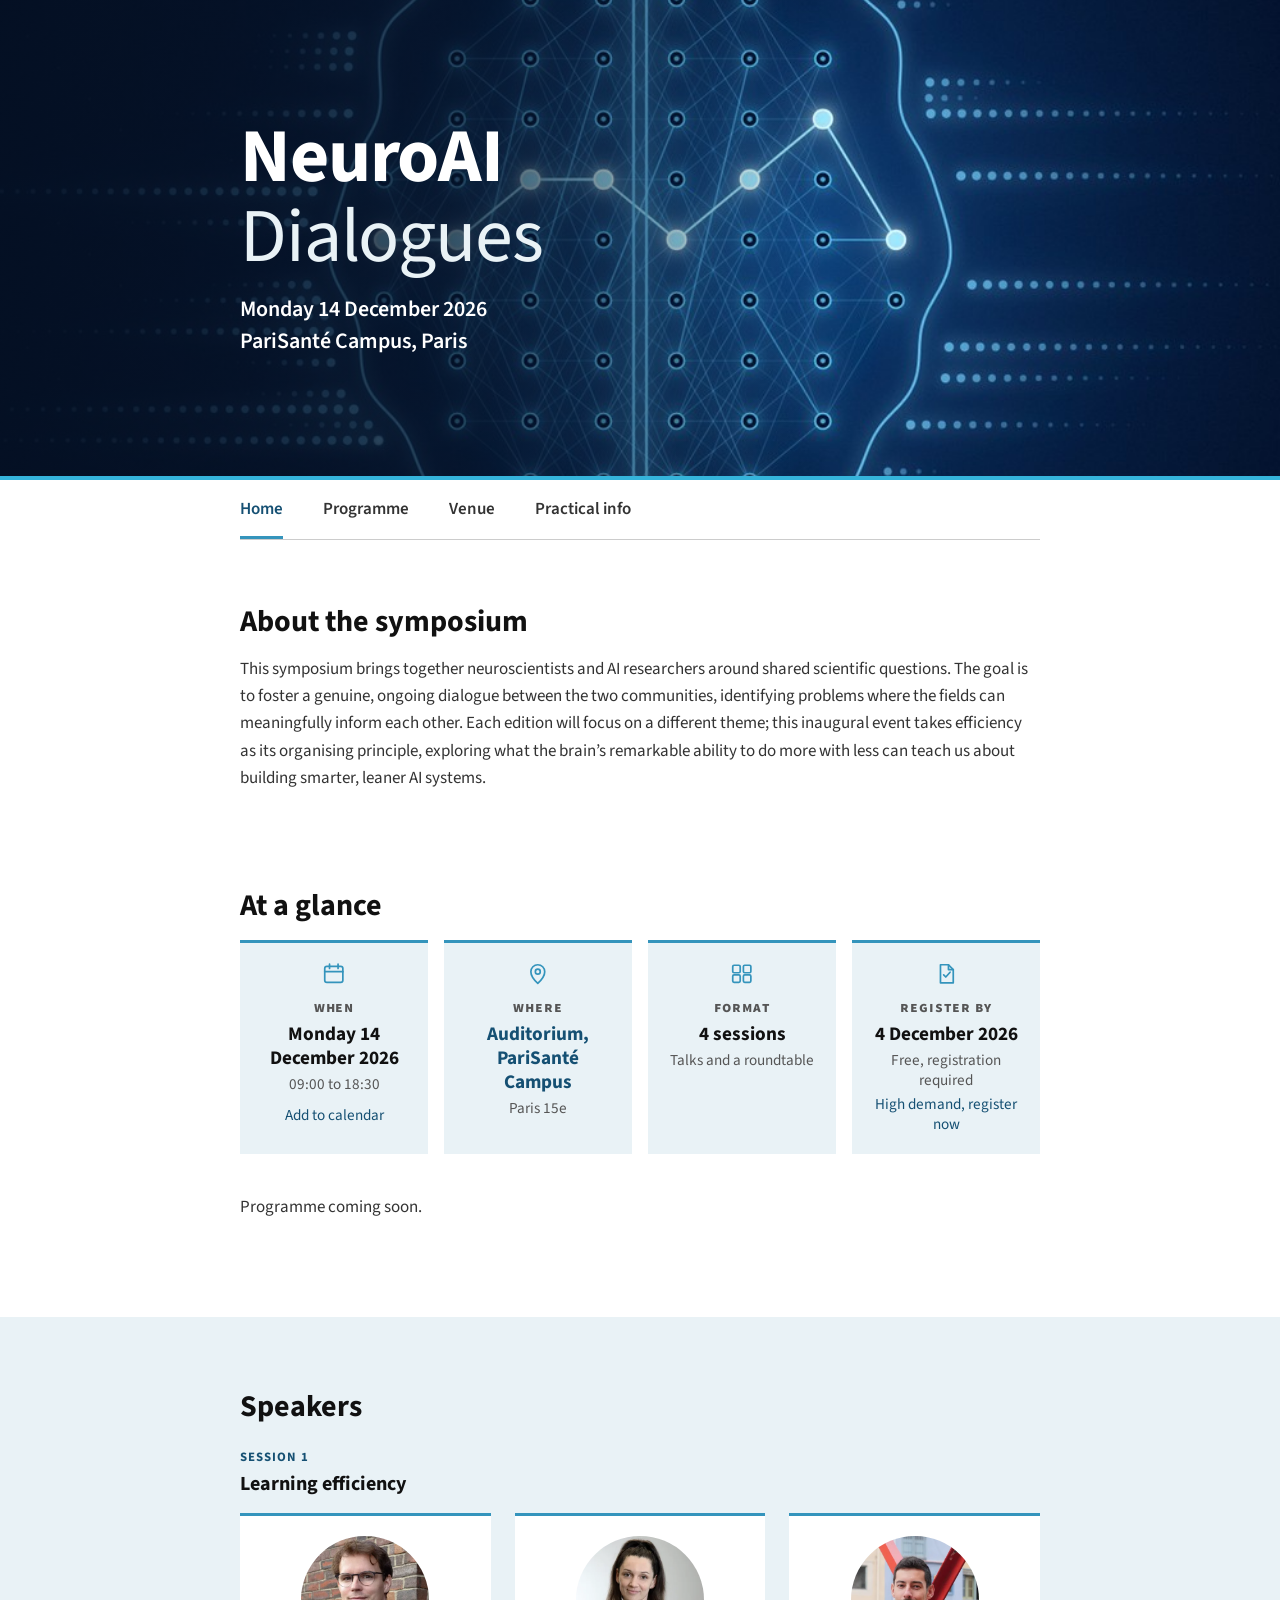
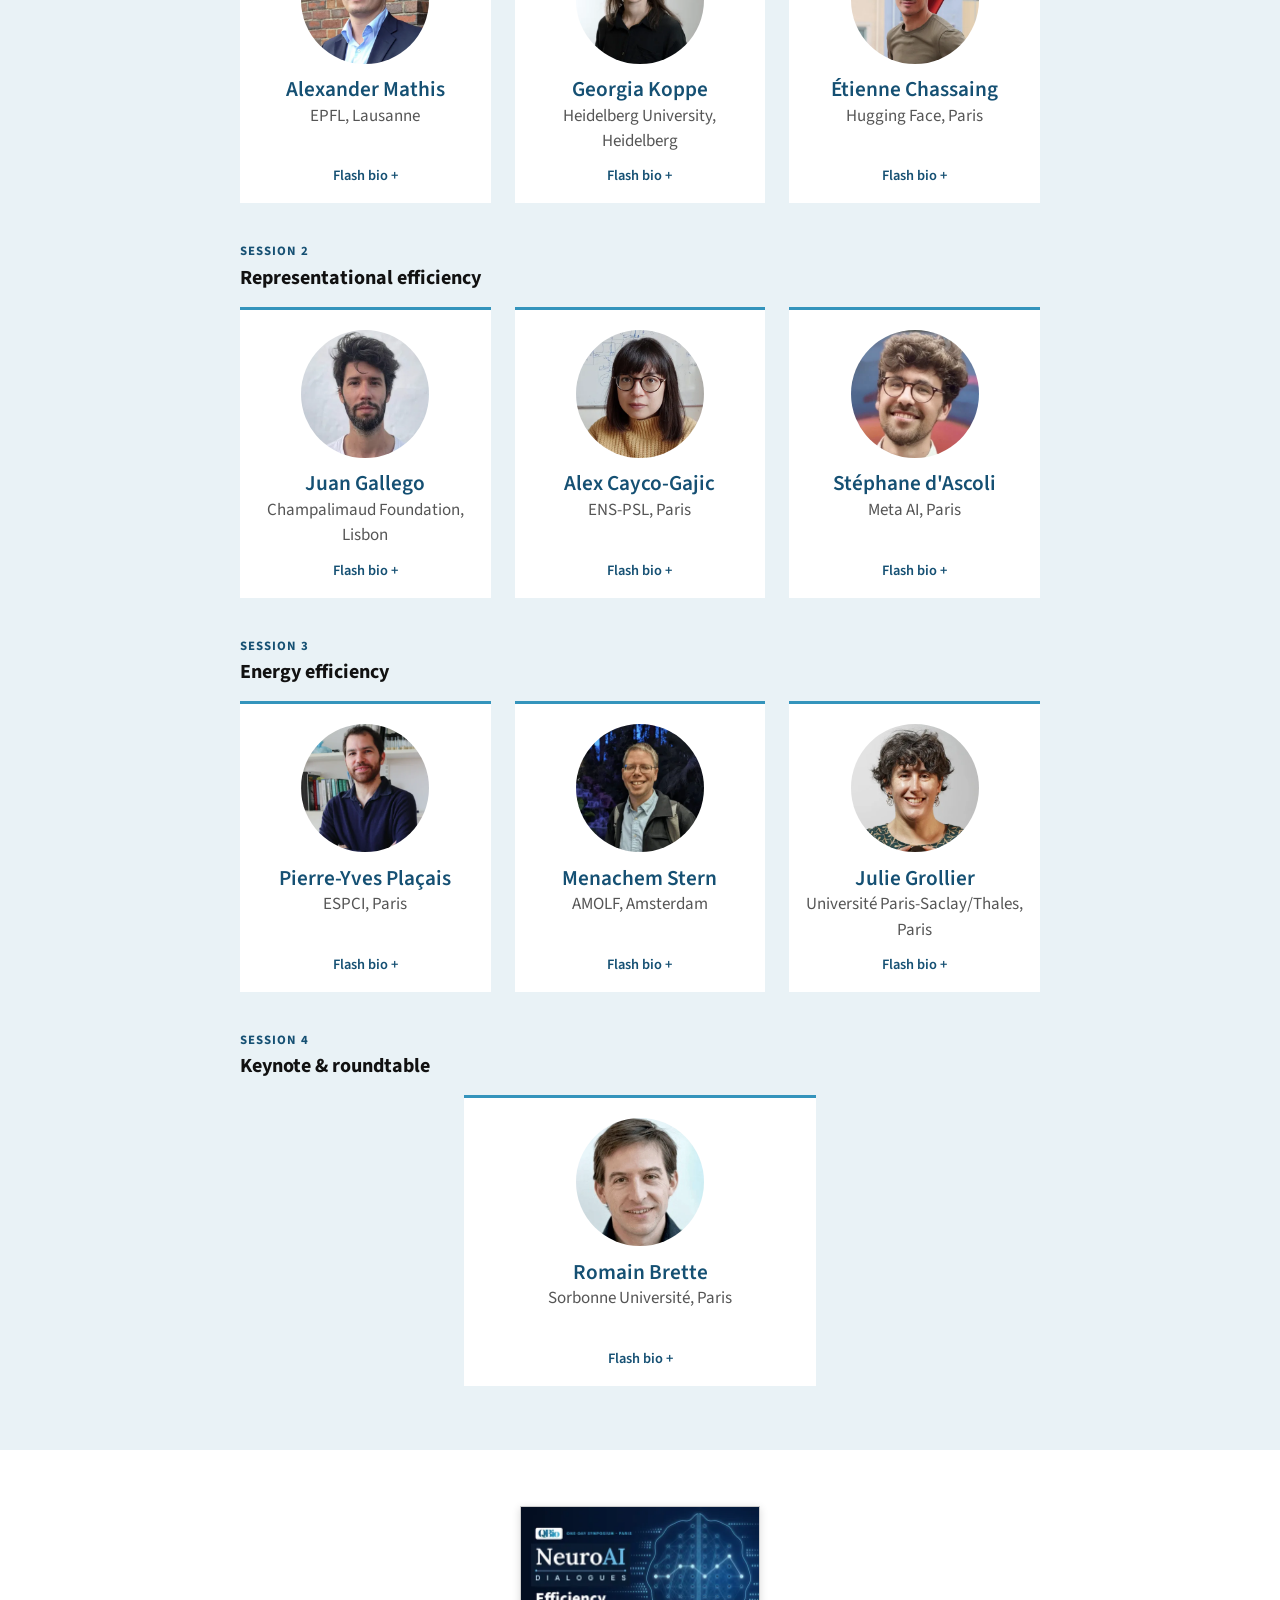
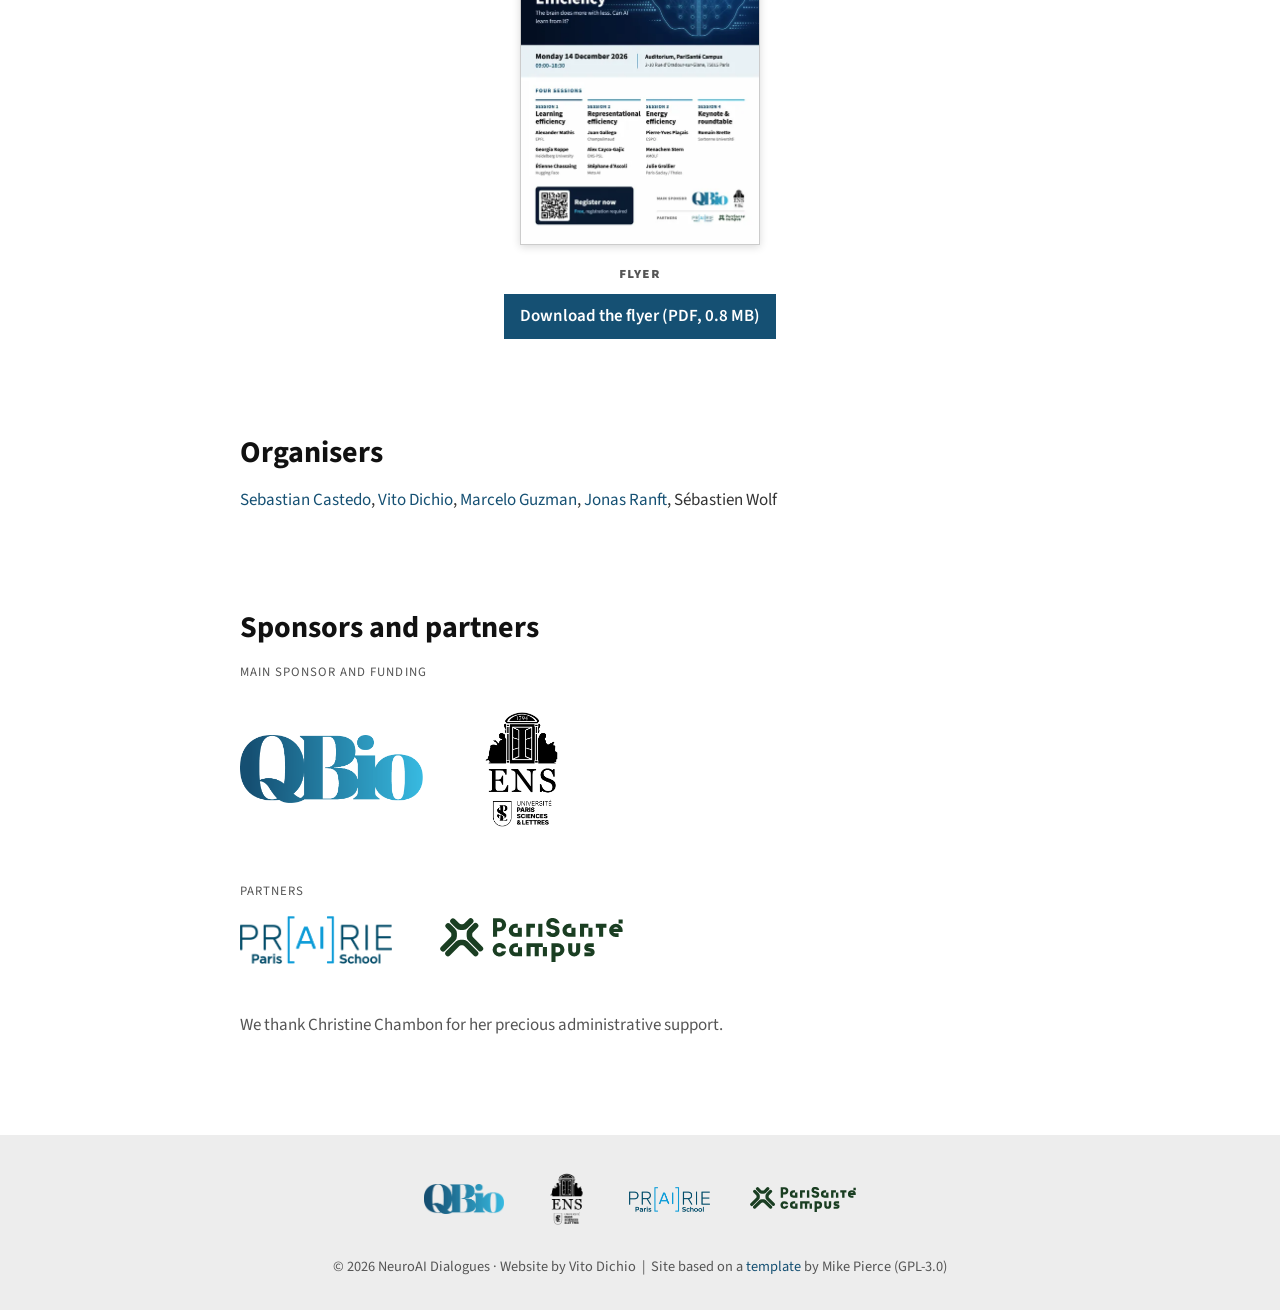
==== commit 129456b3: "Update organisers list" ====
--- a/index.html
+++ b/index.html
@@ -421,7 +421,7 @@
 
     <h2>Organisers</h2>
     <p class="organisers">
-        <span><a href="https://scastedo.github.io">Sebastian Castedo</a></span>, <span><a href="https://www.vitodichio.eu">Vito Dichio</a></span>, <span><a href="https://qbio.ens.psl.eu/annuaire/marcelo-guzman">Marcelo Guzman</a></span>, <span><a href="https://qbio.ens.psl.eu/en/people/jonas-ranft">Jonas Ranft</a></span>, <span>Thomas Tulinski</span>, <span>S&eacute;bastien Wolf</span>
+        <span><a href="https://scastedo.github.io">Sebastian Castedo</a></span>, <span><a href="https://www.vitodichio.eu">Vito Dichio</a></span>, <span><a href="https://qbio.ens.psl.eu/annuaire/marcelo-guzman">Marcelo Guzman</a></span>, <span><a href="https://qbio.ens.psl.eu/en/people/jonas-ranft">Jonas Ranft</a></span>, <span>S&eacute;bastien Wolf</span>
     </p>
 
     <h2>Sponsors and partners</h2>
--- a/assets/main.css
+++ b/assets/main.css
@@ -440,7 +440,7 @@
    except --qb-deep, so the label always uses --qb-deep; the colour is on the rule. */
 .session-label{
     display:block;
-    margin-bottom:0.15rem;
+    margin-bottom:0.4rem;
     color:var(--qb-deep);
     font-size:0.8rem;
     font-weight:700;
@@ -463,14 +463,10 @@
 }
 
 /* Flyer download block (home) */
-.flyer{display:flex; align-items:center; justify-content:center; gap:1.25rem; margin:3.5rem auto 0;}
-.flyer-thumb{flex:none; width:10.5rem; line-height:0; border:1px solid var(--rule); box-shadow:0 2px 8px rgba(0,0,0,0.15);}
-.flyer-thumb img{width:100%; height:auto;}
-.flyer-text{display:flex; flex-direction:column; gap:0.6rem; align-items:flex-start;}
-@media (max-width: 30rem){
-    .flyer{flex-direction:column; text-align:center;}
-    .flyer-text{align-items:center;}
-}
+.flyer{display:flex; flex-direction:column; align-items:center; gap:1rem; width:100%; margin:3.5rem auto 0; text-align:center;}
+.flyer-thumb{display:block; width:15rem; max-width:100%; line-height:0; border:1px solid var(--rule); box-shadow:0 2px 8px rgba(0,0,0,0.15);}
+.flyer-thumb img{display:block; width:100%; height:auto;}
+.flyer-text{display:flex; flex-direction:column; gap:0.6rem; align-items:center;}
 .flyer-title{margin:0; color:var(--muted); font-size:0.95rem; font-weight:700; font-variant-caps:all-small-caps; letter-spacing:0.06em;}
 .flyer-button{display:inline-block; padding:0.55rem 1rem; background:var(--qb-deep); color:#fff; font-weight:600; text-decoration:none;}
 .flyer-button:hover{text-decoration:underline;}
